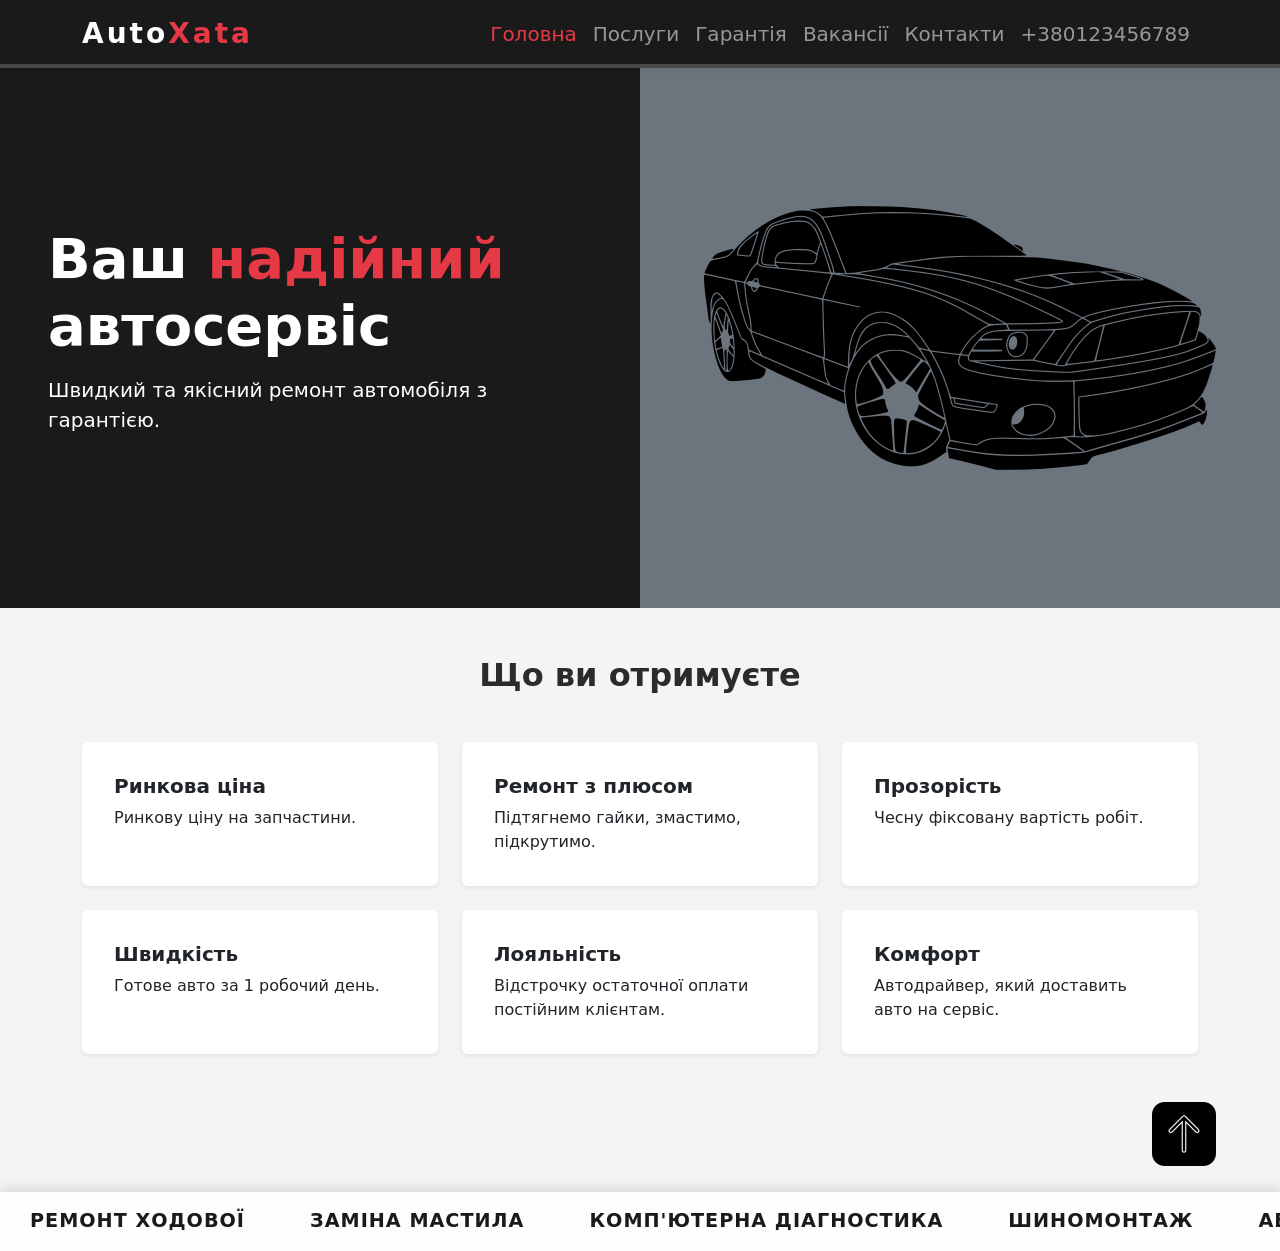
==== index.html @ 0102d76b "commit" ====
<!DOCTYPE html>
<html lang="uk">
<head>
    <meta charset="UTF-8">
    <meta name="viewport" content="width=device-width, initial-scale=1.0">
    <title>СТО - Головна</title>
    <link href="https://cdn.jsdelivr.net/npm/bootstrap@5.3.2/dist/css/bootstrap.min.css" rel="stylesheet">
    <link rel="stylesheet" href="css/style.css">
</head>
<body>

    <nav class="navbar navbar-expand-lg navbar-dark bg-dark sticky-top shadow-sm">
        <div class="container">
            <a class="navbar-brand fw-bold fs-3" href="#">Auto<span style="color: #e63946">Xata</span></a>
            
            <button class="navbar-toggler" type="button" data-bs-toggle="collapse" data-bs-target="#navbarNav">
                <span class="navbar-toggler-icon"></span>
            </button>
            
            <div class="collapse navbar-collapse" id="navbarNav">
                <ul class="navbar-nav ms-auto fs-5">
                    <li class="nav-item"><a class="nav-link active" href="#">Головна</a></li>
                    <li class="nav-item"><a class="nav-link" href="#">Послуги</a></li>
                    <li class="nav-item"><a class="nav-link" href="#">Гарантія</a></li>
                    <li class="nav-item"><a class="nav-link" href="#">Вакансії</a></li>
                    <li class="nav-item"><a class="nav-link" href="#">Контакти</a></li>
                    <li class="nav-item"><a class="nav-link">+380123456789</a></li>
                </ul>
            </div>
        </div>
        <div class="scroll-progress-container">
            <div class="scroll-progress-bar" id="myScrollbar"></div>
        </div>
        <!--ticker-->
        <nav class="navbar navbar-expand-lg navbar-dark bg-dark sticky-top shadow-sm"> 
    </nav>
    </nav>
    <section class="container-fluid p-0">
        <div class="row g-0"> <div class="col-md-6 hero-dark text-white d-flex align-items-center justify-content-center p-5" style="min-height: 60vh;">
                <div>
                    <h1 class="display-4 fw-bold">Ваш <span class="text-accent">надійний</span> автосервіс</h1>
                    <p class="lead mt-3">Швидкий та якісний ремонт автомобіля з гарантією.</p>
                </div>
            </div>
            
            <div class="col-md-6 bg-secondary d-flex align-items-center justify-content-center" style="min-height: 60vh;">
                <img src="assets/img/car-main.png" alt="car-logo">
            </div>
        </div>
    </section>

    <section class="container py-5">
        <h2 class="text-center mb-5 fw-bold">Що ви отримуєте</h2>
        
        <div class="row g-4">
            <div class="col-md-6 col-lg-4">
                <div class="card h-100 border-0 shadow-sm p-3">
                    <div class="card-body">
                        <h5 class="card-title fw-bold">Ринкова ціна</h5>
                        <p class="card-text">Ринкову ціну на запчастини.</p>
                    </div>
                </div>
            </div>
            
            <div class="col-md-6 col-lg-4">
                <div class="card h-100 border-0 shadow-sm p-3">
                    <div class="card-body">
                        <h5 class="card-title fw-bold">Ремонт з плюсом</h5>
                        <p class="card-text">Підтягнемо гайки, змастимо, підкрутимо.</p>
                    </div>
                </div>
            </div>

            <div class="col-md-6 col-lg-4">
                <div class="card h-100 border-0 shadow-sm p-3">
                    <div class="card-body">
                        <h5 class="card-title fw-bold">Прозорість</h5>
                        <p class="card-text">Чесну фіксовану вартість робіт.</p>
                    </div>
                </div>
            </div>

            <div class="col-md-6 col-lg-4">
                <div class="card h-100 border-0 shadow-sm p-3">
                    <div class="card-body">
                        <h5 class="card-title fw-bold">Швидкість</h5>
                        <p class="card-text">Готове авто за 1 робочий день.</p>
                    </div>
                </div>
            </div>

            <div class="col-md-6 col-lg-4">
                <div class="card h-100 border-0 shadow-sm p-3">
                    <div class="card-body">
                        <h5 class="card-title fw-bold">Лояльність</h5>
                        <p class="card-text">Відстрочку остаточної оплати постійним клієнтам.</p>
                    </div>
                </div>
            </div>

            <div class="col-md-6 col-lg-4">
                <div class="card h-100 border-0 shadow-sm p-3">
                    <div class="card-body">
                        <h5 class="card-title fw-bold">Комфорт</h5>
                        <p class="card-text">Автодрайвер, який доставить авто на сервіс.</p>
                    </div>
                </div>
            </div>
        </div>
    </section>

    <div class="clickUp">
        <a href="#top">
            <img src="assets/img/up-arrow_5344906.png" alt="up-arrow">
        </a> 
    </div>
    <div class="ticker-wrapper">
        <div class="ticker-track">
            <span class="ticker-item">Ремонт ходової</span>
            <span class="ticker-item">Заміна мастила</span>
            <span class="ticker-item">Комп'ютерна діагностика</span>
            <span class="ticker-item">Шиномонтаж</span>
            <span class="ticker-item">Автоелектрик</span>

            <span class="ticker-item">Ремонт ходової</span>
            <span class="ticker-item">Заміна мастила</span>
            <span class="ticker-item">Комп'ютерна діагностика</span>
            <span class="ticker-item">Шиномонтаж</span>
            <span class="ticker-item">Автоелектрик</span>
        </div>    
    </div>



    <script src="https://cdn.jsdelivr.net/npm/bootstrap@5.3.2/dist/js/bootstrap.bundle.min.js"></script>
    <script src="script/ticker.js"></script>
</body>
</html>
---- css/style.css ----
/* --- КОЛІРНА ПАЛІТРА --- */
:root {
    /* Змініть цей HEX код, якщо хочете інший акцент (наприклад #ff6600 для помаранчевого) */
    --accent-color: #e63946; 
    --dark-color: #1a1a1a;   /* Глибокий темний для фону */
    --text-dark: #2b2b2b;    /* М'якший чорний для тексту на світлому фоні */
    --light-bg: #f4f4f4;     /* Світло-сірий для фону секцій */
}

html {
    scroll-behavior: smooth;
}

body {
    color: var(--text-dark);
    background-color: var(--light-bg); /* Задаємо легкий сірий фон для всього сайту */
}

/* --- НАВІГАЦІЯ --- */
.navbar {
    background-color: var(--dark-color) !important; /* Перебиваємо стандартний темний колір Bootstrap */
    /*border-bottom: 3px solid var(--accent-color); /* Акцентна лінія під меню */
    position: sticky;
    top: 0;
}

.navbar-brand {
    color: #ffffff;
    letter-spacing: 3px; /* Трохи розширюємо логотип */
}

/* Ефект при наведенні на пункти меню */
.nav-link {
    transition: color 0.3s ease;
}

.nav-link:hover, .nav-link.active {
    color: var(--accent-color) !important;
}

/* --- ГОЛОВНИЙ ЕКРАН (HERO) --- */
.hero-dark {
    background-color: var(--dark-color);
}

.text-accent {
    color: var(--accent-color);
}

/* --- КАРТКИ ПЕРЕВАГ --- */
.service-card {
    background-color: #ffffff;
    border-radius: 8px;
    border-bottom: 4px solid transparent; /* Прихована лінія знизу */
    transition: all 0.3s ease;
}

/* Ефект підняття та появи кольорової лінії при наведенні мишкою */
.service-card:hover {
    transform: translateY(-8px);
    border-bottom: 4px solid var(--accent-color);
    box-shadow: 0 15px 30px rgba(0,0,0,0.1) !important;
}

.scroll-progress-container {
    width: 100%;
    height: 4px; 
    background: rgba(255, 255, 255, 0.2); /* Напівпрозорий фон, щоб бачити трек */
    position: absolute; 
    bottom: 0; /* Притискаємо до самого низу меню */
    left: 0;
    z-index: 1050; 
}

.scroll-progress-bar {
    height: 100%;
    background: #ff6600; /* Рижий колір */
    width: 0%; 
    border-radius: 0 2px 2px 0; 
}
/* --- clickUp --- */
.clickUp{
    float: right;
    margin-right: 5%;
    margin-bottom: 2%;
    transition: transform  0.3s ease-in-out; 
}
.clickUp:hover{
    transform: translateY(-15px);
}

/* --- БІЖУЧИЙ РЯДОК (TICKER) --- */
.ticker-wrapper {
    width: 100%;
    overflow: hidden;
    background-color: #fdfdfd; /* Той самий яскравий помаранчевий колір */
    padding: 15px 0;
    box-shadow: 1px -5px 10px rgba(0, 0, 0, 0.1); /* Легка тінь зверху */
}

.ticker-track {
    display: inline-block;
    white-space: nowrap;
    /* 15s - це швидкість. Збільште цифру, щоб зробити повільніше */
    animation: scroll-ticker 15s linear infinite; 
}

.ticker-track:hover {
    animation-play-state: paused; /* Стрічка зупиняється, коли наводиш мишку */
}

.ticker-item {
    font-size: 1.2rem;
    font-weight: 700;
    color: #1a1a1a; /* Темний текст на помаранчевому фоні */
    text-transform: uppercase;
    padding: 0 30px;
    letter-spacing: 1px;
}

/* Анімація: зсуваємо блок на 50% його ширини вліво */
@keyframes scroll-ticker {
    0% { transform: translateX(0); }
    100% { transform: translateX(-50%); }
}
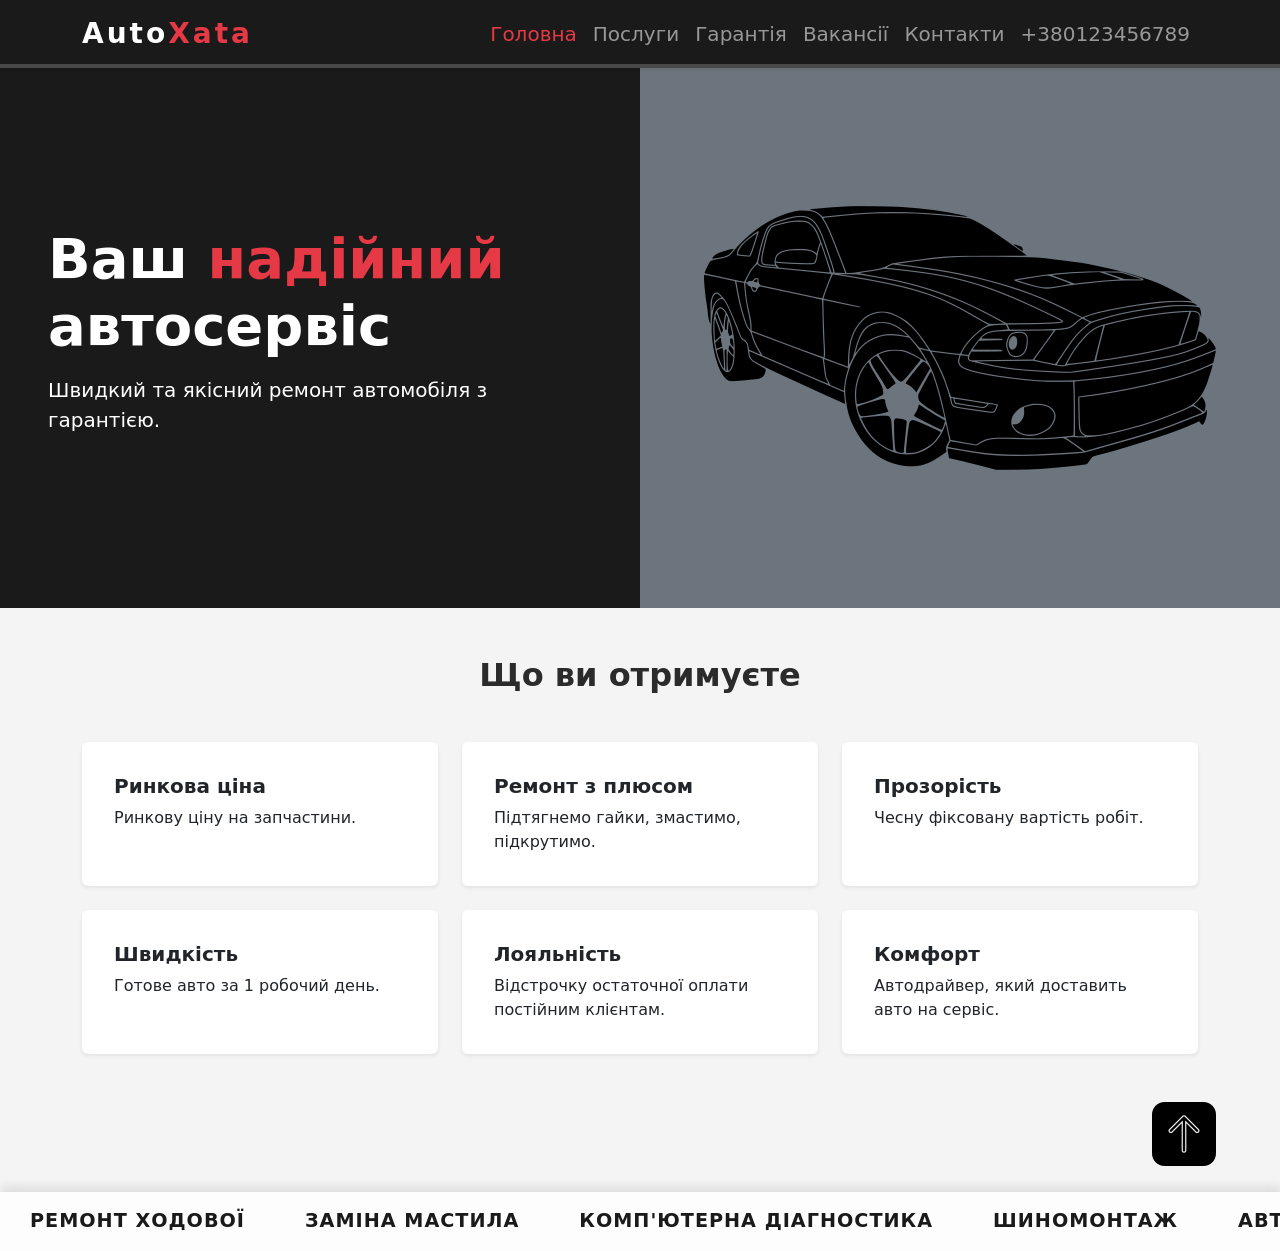
==== commit d93fac65: "commit" ====
--- a/index.html
+++ b/index.html
@@ -45,6 +45,10 @@
             
             <div class="col-md-6 bg-secondary d-flex align-items-center justify-content-center" style="min-height: 60vh;">
                 <img src="assets/img/car-main.png" alt="car-logo">
+                <div class="socialLinks">
+                    <i class="bi bi-instagram"></i>
+                    <i class="bi bi-telegram"></i>
+                </div>
             </div>
         </div>
     </section>
@@ -114,6 +118,7 @@
             <img src="assets/img/up-arrow_5344906.png" alt="up-arrow">
         </a> 
     </div>
+
     <div class="ticker-wrapper">
         <div class="ticker-track">
             <span class="ticker-item">Ремонт ходової</span>
--- a/css/style.css
+++ b/css/style.css
@@ -93,16 +93,15 @@
 .ticker-wrapper {
     width: 100%;
     overflow: hidden;
-    background-color: #fdfdfd; /* Той самий яскравий помаранчевий колір */
+    background-color: #fdfdfd;
     padding: 15px 0;
-    box-shadow: 1px -5px 10px rgba(0, 0, 0, 0.1); /* Легка тінь зверху */
+    box-shadow: 1px -5px 10px rgba(0, 0, 0, 0.1);
 }
 
 .ticker-track {
-    display: inline-block;
-    white-space: nowrap;
-    /* 15s - це швидкість. Збільште цифру, щоб зробити повільніше */
-    animation: scroll-ticker 15s linear infinite; 
+    display: flex;             
+    width: max-content;         
+    animation: scroll-ticker 15s linear infinite;
 }
 
 .ticker-track:hover {
@@ -110,9 +109,10 @@
 }
 
 .ticker-item {
+    flex: 0 0 auto;             /* запрещаем сжатие */
     font-size: 1.2rem;
     font-weight: 700;
-    color: #1a1a1a; /* Темний текст на помаранчевому фоні */
+    color: #1a1a1a;
     text-transform: uppercase;
     padding: 0 30px;
     letter-spacing: 1px;
@@ -120,7 +120,8 @@
 
 /* Анімація: зсуваємо блок на 50% його ширини вліво */
 @keyframes scroll-ticker {
-    0% { transform: translateX(0); }
-    100% { transform: translateX(-50%); }
+    from { transform: translateX(100); }
+    to   { transform: translateX(-30%); }
 }
 
+/*social Links*/
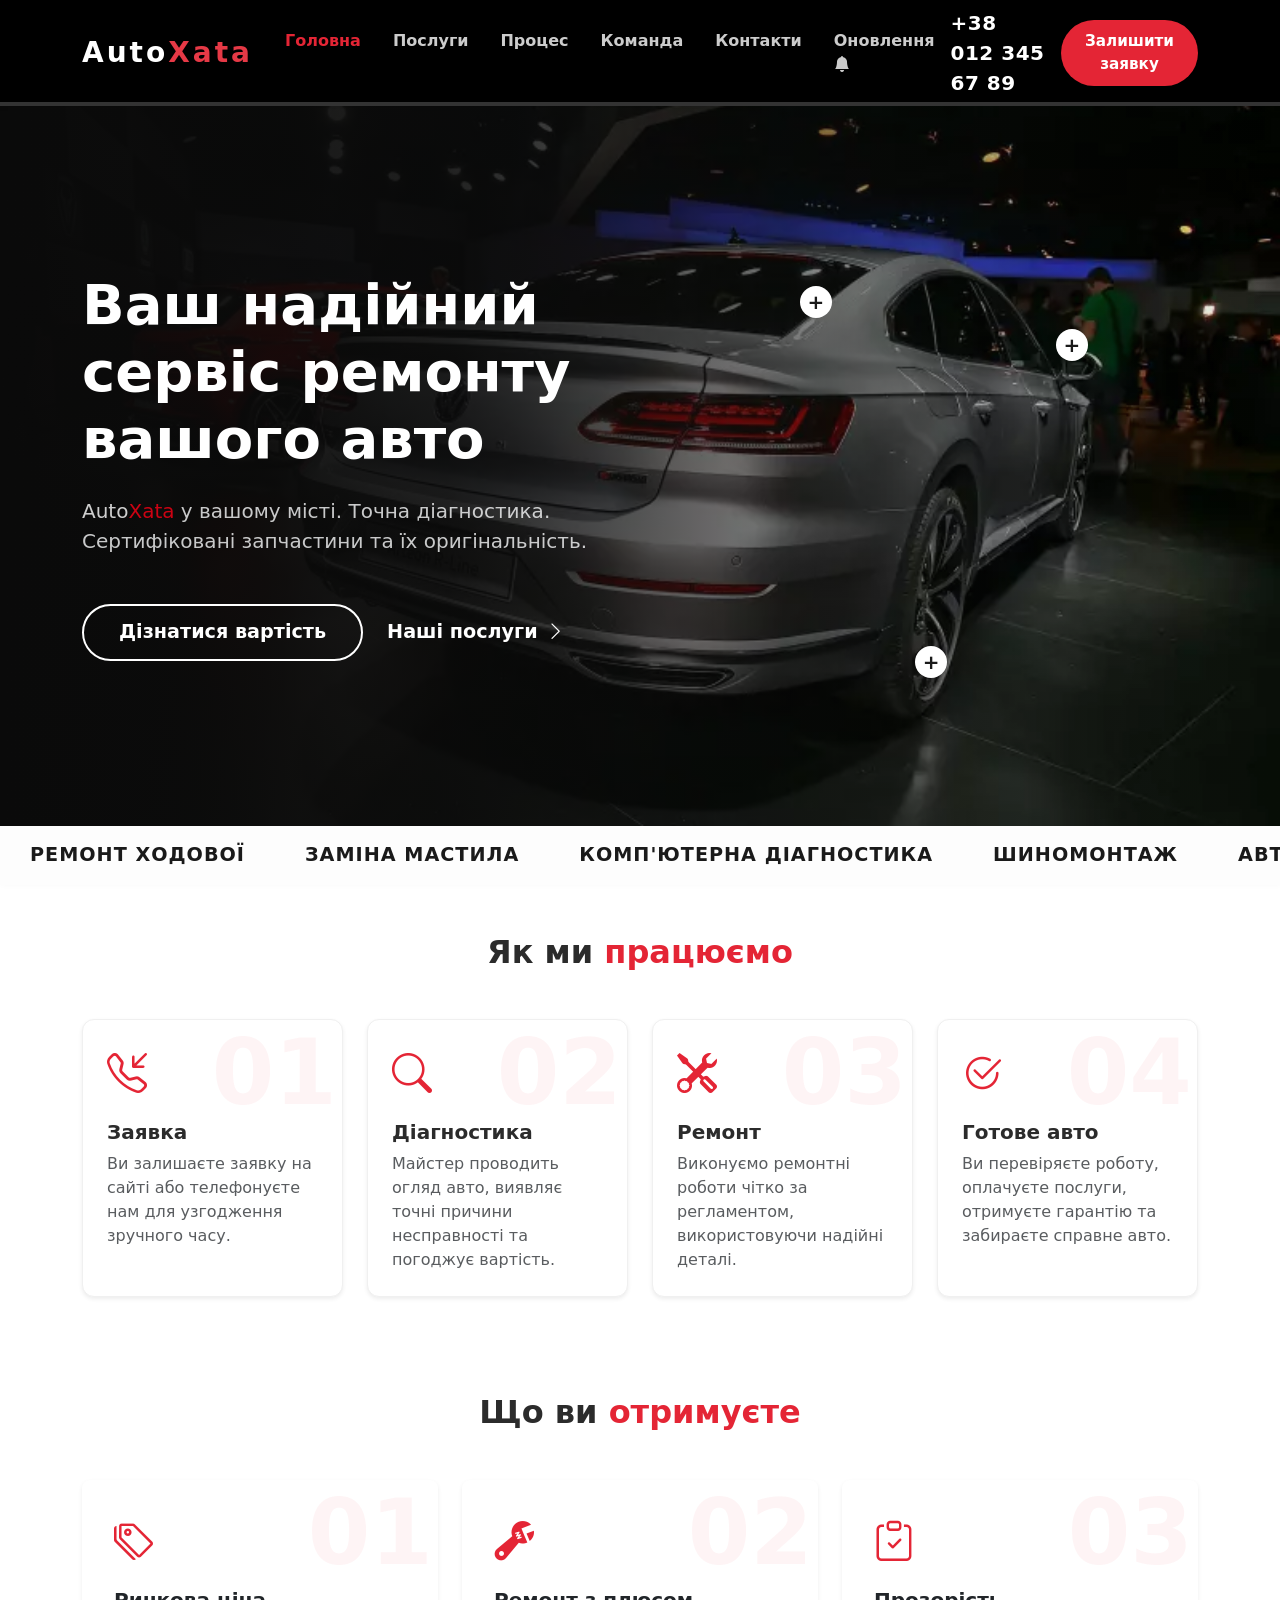
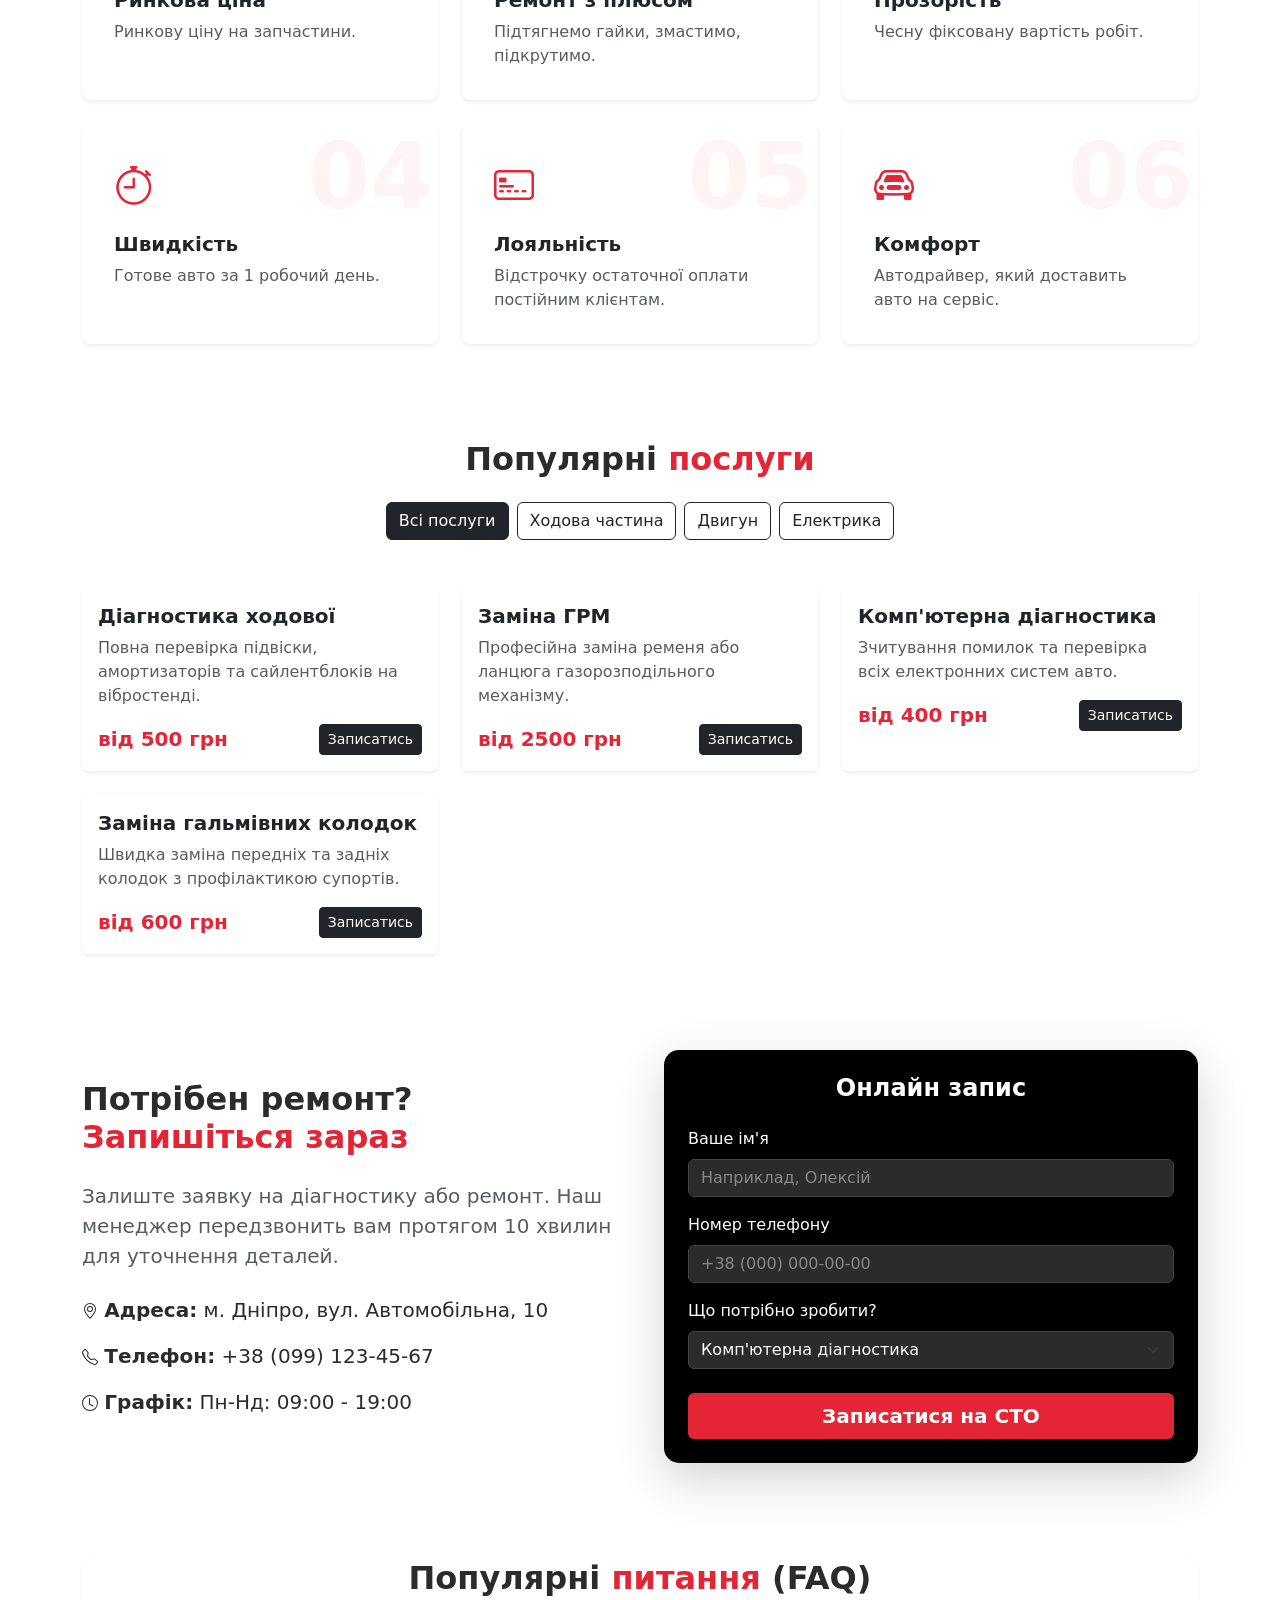
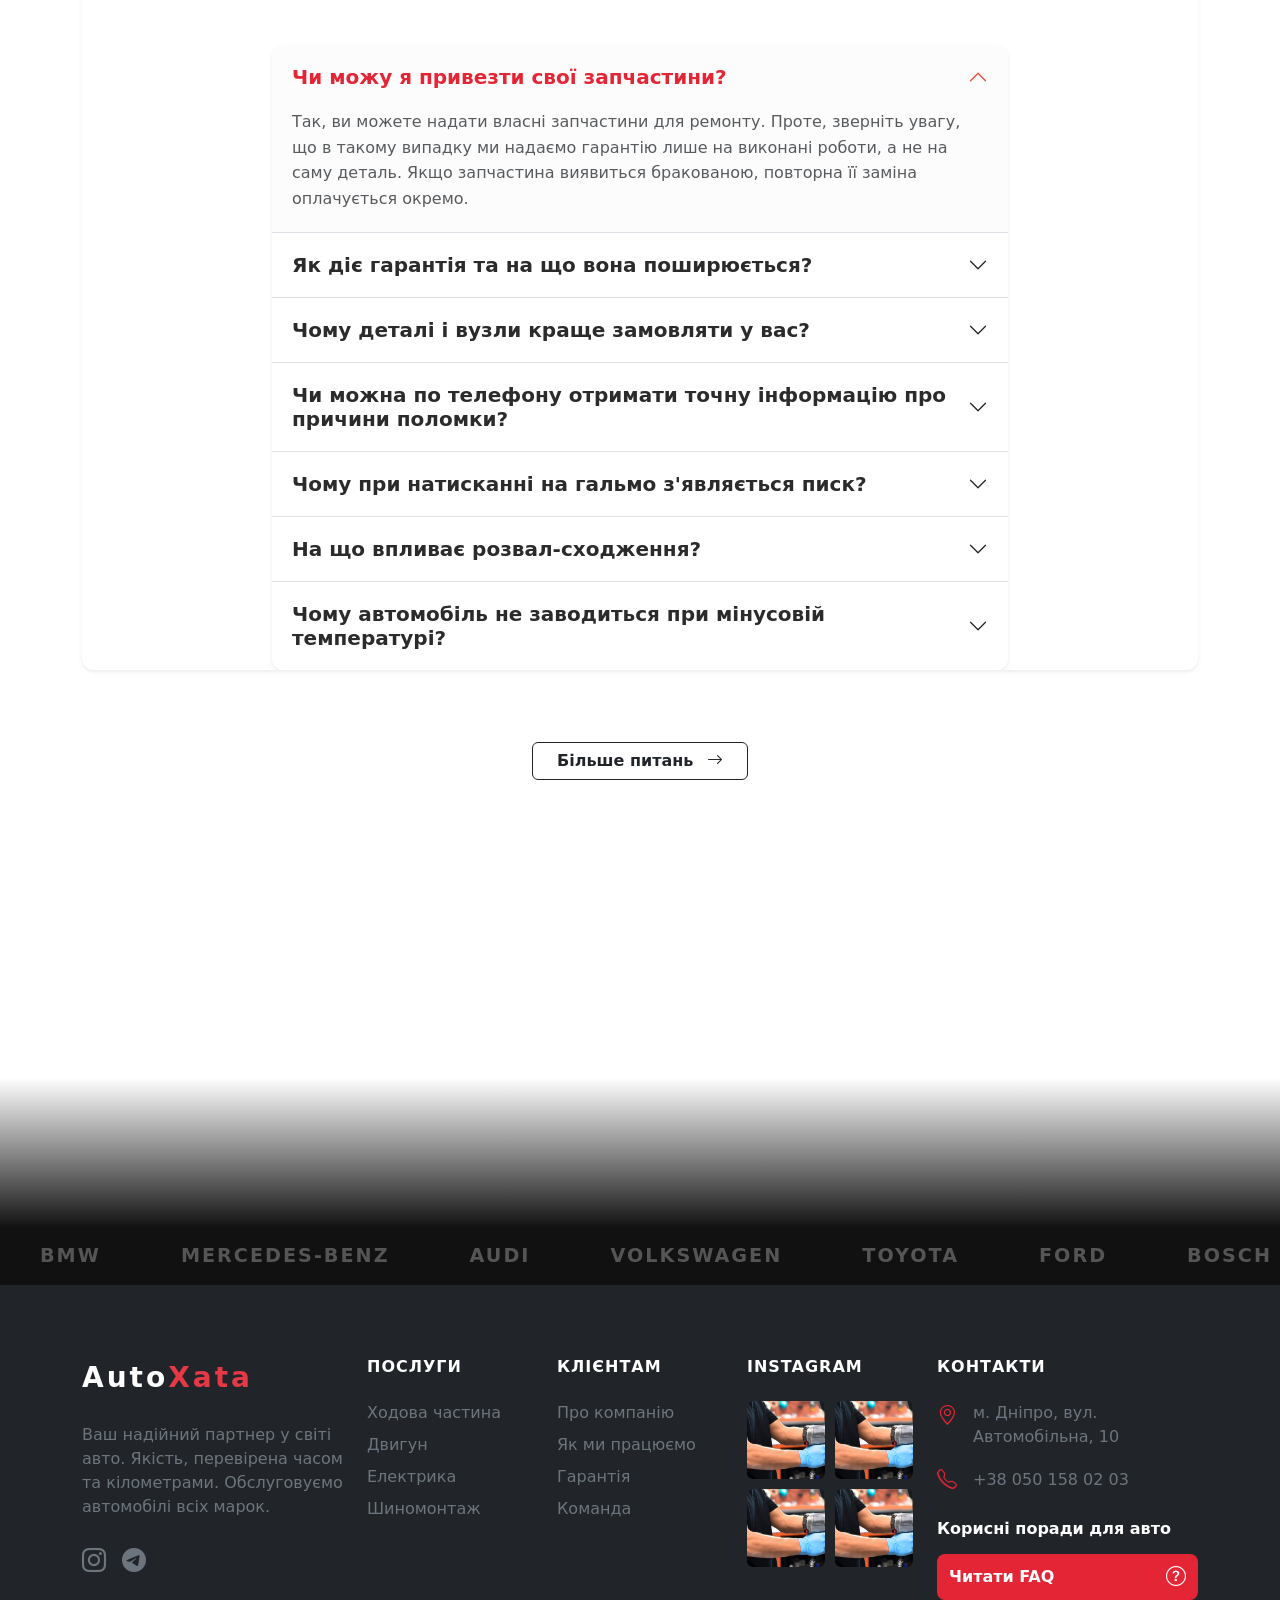
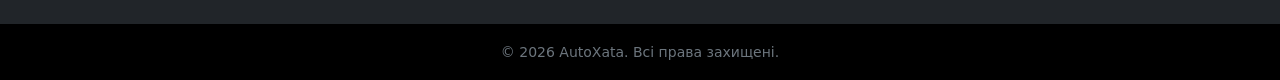
==== commit 6fba6a7f: "Initial commit: AutoXata" ====
--- a/index.html
+++ b/index.html
@@ -3,123 +3,92 @@
 <head>
     <meta charset="UTF-8">
     <meta name="viewport" content="width=device-width, initial-scale=1.0">
-    <title>СТО - Головна</title>
-    <link href="https://cdn.jsdelivr.net/npm/bootstrap@5.3.2/dist/css/bootstrap.min.css" rel="stylesheet">
+    <title>AutoXata</title>
+    <link rel="stylesheet" href="https://cdn.jsdelivr.net/npm/bootstrap-icons@1.11.3/font/bootstrap-icons.min.css">
+    <link href="https://cdn.jsdelivr.net/npm/bootstrap@5.3.8/dist/css/bootstrap.min.css" rel="stylesheet" integrity="sha384-sRIl4kxILFvY47J16cr9ZwB07vP4J8+LH7qKQnuqkuIAvNWLzeN8tE5YBujZqJLB" crossorigin="anonymous">
     <link rel="stylesheet" href="css/style.css">
+    <link rel="alternate" type="application/rss+xml" title="RSS Feed" href="rss.xml">
 </head>
-<body>
-
-    <nav class="navbar navbar-expand-lg navbar-dark bg-dark sticky-top shadow-sm">
+<body id="main">
+
+    <nav class="navbar navbar-expand-lg navbar-dark bg-dark sticky-top shadow-sm" style="position: relative;">
         <div class="container">
-            <a class="navbar-brand fw-bold fs-3" href="#">Auto<span style="color: #e63946">Xata</span></a>
+            <a class="navbar-brand fw-bold fs-3" href="#main">Auto<span style="color: #e63946">Xata</span></a>
             
             <button class="navbar-toggler" type="button" data-bs-toggle="collapse" data-bs-target="#navbarNav">
                 <span class="navbar-toggler-icon"></span>
             </button>
             
             <div class="collapse navbar-collapse" id="navbarNav">
-                <ul class="navbar-nav ms-auto fs-5">
-                    <li class="nav-item"><a class="nav-link active" href="#">Головна</a></li>
-                    <li class="nav-item"><a class="nav-link" href="#">Послуги</a></li>
-                    <li class="nav-item"><a class="nav-link" href="#">Гарантія</a></li>
-                    <li class="nav-item"><a class="nav-link" href="#">Вакансії</a></li>
-                    <li class="nav-item"><a class="nav-link" href="#">Контакти</a></li>
-                    <li class="nav-item"><a class="nav-link">+380123456789</a></li>
+                
+                <ul class="navbar-nav mx-auto fs-6 fw-semibold">
+                    <li class="nav-item"><a class="nav-link active px-3" href="#main">Головна</a></li>
+                    <li class="nav-item"><a class="nav-link px-3" href="#services">Послуги</a></li>
+                    <li class="nav-item"><a class="nav-link px-3" href="#process">Процес</a></li>
+                    <li class="nav-item"><a class="nav-link px-3" href="#">Команда</a></li>
+                    <li class="nav-item"><a class="nav-link px-3" href="#contacts">Контакти</a></li>
+                    <li class="nav-item">
+                        <a class="nav-link px-3" href="rss.xml">
+                            Оновлення <i class="bi bi-bell-fill"></i> 
+                        </a>
+                     </li>
                 </ul>
-            </div>
-        </div>
+                
+                <div class="d-flex flex-column flex-lg-row align-items-lg-center gap-3 mt-3 mt-lg-0">
+                    <a href="tel:+380123456789" class="text-white text-decoration-none fw-bold fs-5 nav-phone">
+                        +38 012 345 67 89
+                    </a>
+                    
+                    <a href="#contacts" class="btn btn-accent rounded-pill fw-bold px-4 nav-btn" style="color: #ffffff;">
+                        Залишити заявку
+                    </a>
+                </div>
+
+            </div>
+        </div>
+
         <div class="scroll-progress-container">
             <div class="scroll-progress-bar" id="myScrollbar"></div>
         </div>
-        <!--ticker-->
-        <nav class="navbar navbar-expand-lg navbar-dark bg-dark sticky-top shadow-sm"> 
     </nav>
-    </nav>
-    <section class="container-fluid p-0">
-        <div class="row g-0"> <div class="col-md-6 hero-dark text-white d-flex align-items-center justify-content-center p-5" style="min-height: 60vh;">
-                <div>
-                    <h1 class="display-4 fw-bold">Ваш <span class="text-accent">надійний</span> автосервіс</h1>
-                    <p class="lead mt-3">Швидкий та якісний ремонт автомобіля з гарантією.</p>
-                </div>
-            </div>
-            
-            <div class="col-md-6 bg-secondary d-flex align-items-center justify-content-center" style="min-height: 60vh;">
-                <img src="assets/img/car-main.png" alt="car-logo">
-                <div class="socialLinks">
-                    <i class="bi bi-instagram"></i>
-                    <i class="bi bi-telegram"></i>
-                </div>
-            </div>
+
+    <section class="hero-seamless d-flex align-items-center">
+        <div class="container relative-z-index">
+            <div class="row">
+                <div class="col-lg-6 col-md-8 text-white">
+                    <h1 class="display-4 fw-bold mb-4">Ваш надійний сервіс ремонту вашого авто</h1>
+                    <p class="fs-5 mb-5 text-light" style="opacity: 0.8;">
+                        <span style="color: #ffffff;">Auto</span><span style="color: #fc0015;">Xata</span> 
+                        у вашому місті. Точна діагностика.
+                        <br>Сертифіковані запчастини та їх оригінальність.
+                    </p>
+                    
+                    <div class="d-flex flex-wrap gap-4 align-items-center mt-4">
+                        <a href="#contacts" class="hero-btn fw-bold text-decoration-none">Дізнатися вартість</a>
+                        <a href="#services" class="hero-link text-decoration-none fw-bold d-flex align-items-center">
+                            Наші послуги <i class="bi bi-chevron-right ms-2"></i>
+                        </a>
+                    </div>
+                </div>
+            </div>
+        </div>
+        <div class="hotspot" style="top: 25%; right: 35%;">
+            <div class="hotspot-btn">+</div>
+            <div class="hotspot-tooltip">Додаткове обладнання</div>
+        </div>
+
+        <div class="hotspot" style="top: 31%; right: 15%;">
+            <div class="hotspot-btn">+</div>
+            <div class="hotspot-tooltip">Кузовний ремонт</div>
+        </div>
+
+        <div class="hotspot" style="top: 75%; right: 26%;">
+            <div class="hotspot-btn">+</div>
+            <div class="hotspot-tooltip">Шиномонтаж та диски</div>
         </div>
     </section>
 
-    <section class="container py-5">
-        <h2 class="text-center mb-5 fw-bold">Що ви отримуєте</h2>
-        
-        <div class="row g-4">
-            <div class="col-md-6 col-lg-4">
-                <div class="card h-100 border-0 shadow-sm p-3">
-                    <div class="card-body">
-                        <h5 class="card-title fw-bold">Ринкова ціна</h5>
-                        <p class="card-text">Ринкову ціну на запчастини.</p>
-                    </div>
-                </div>
-            </div>
-            
-            <div class="col-md-6 col-lg-4">
-                <div class="card h-100 border-0 shadow-sm p-3">
-                    <div class="card-body">
-                        <h5 class="card-title fw-bold">Ремонт з плюсом</h5>
-                        <p class="card-text">Підтягнемо гайки, змастимо, підкрутимо.</p>
-                    </div>
-                </div>
-            </div>
-
-            <div class="col-md-6 col-lg-4">
-                <div class="card h-100 border-0 shadow-sm p-3">
-                    <div class="card-body">
-                        <h5 class="card-title fw-bold">Прозорість</h5>
-                        <p class="card-text">Чесну фіксовану вартість робіт.</p>
-                    </div>
-                </div>
-            </div>
-
-            <div class="col-md-6 col-lg-4">
-                <div class="card h-100 border-0 shadow-sm p-3">
-                    <div class="card-body">
-                        <h5 class="card-title fw-bold">Швидкість</h5>
-                        <p class="card-text">Готове авто за 1 робочий день.</p>
-                    </div>
-                </div>
-            </div>
-
-            <div class="col-md-6 col-lg-4">
-                <div class="card h-100 border-0 shadow-sm p-3">
-                    <div class="card-body">
-                        <h5 class="card-title fw-bold">Лояльність</h5>
-                        <p class="card-text">Відстрочку остаточної оплати постійним клієнтам.</p>
-                    </div>
-                </div>
-            </div>
-
-            <div class="col-md-6 col-lg-4">
-                <div class="card h-100 border-0 shadow-sm p-3">
-                    <div class="card-body">
-                        <h5 class="card-title fw-bold">Комфорт</h5>
-                        <p class="card-text">Автодрайвер, який доставить авто на сервіс.</p>
-                    </div>
-                </div>
-            </div>
-        </div>
-    </section>
-
-    <div class="clickUp">
-        <a href="#top">
-            <img src="assets/img/up-arrow_5344906.png" alt="up-arrow">
-        </a> 
-    </div>
-
-    <div class="ticker-wrapper">
+    <div class="ticker-wrapper mt-0">
         <div class="ticker-track">
             <span class="ticker-item">Ремонт ходової</span>
             <span class="ticker-item">Заміна мастила</span>
@@ -134,10 +103,565 @@
             <span class="ticker-item">Автоелектрик</span>
         </div>    
     </div>
-
-
-
+        <!--how we're working?-->
+    <section class="container py-5" id="process">
+        <h2 class="text-center mb-5 fw-bold">Як ми <span class="text-accent">працюємо</span></h2>
+        
+        <div class="row g-4">
+            <div class="col-md-6 col-lg-3">
+                <div class="process-card h-100 p-4 position-relative overflow-hidden bg-white shadow-sm">
+                    <div class="step-number">01</div>
+                    <div class="icon-box mb-3 text-accent fs-1">
+                        <i class="bi bi-telephone-inbound"></i>
+                    </div>
+                    <h5 class="fw-bold">Заявка</h5>
+                    <p class="text-muted mb-0 fs-6">Ви залишаєте заявку на сайті або телефонуєте нам для узгодження зручного часу.</p>
+                </div>
+            </div>
+
+            <div class="col-md-6 col-lg-3">
+                <div class="process-card h-100 p-4 position-relative overflow-hidden bg-white shadow-sm">
+                    <div class="step-number">02</div>
+                    <div class="icon-box mb-3 text-accent fs-1">
+                        <i class="bi bi-search"></i>
+                    </div>
+                    <h5 class="fw-bold">Діагностика</h5>
+                    <p class="text-muted mb-0 fs-6">Майстер проводить огляд авто, виявляє точні причини несправності та погоджує вартість.</p>
+                </div>
+            </div>
+
+            <div class="col-md-6 col-lg-3">
+                <div class="process-card h-100 p-4 position-relative overflow-hidden bg-white shadow-sm">
+                    <div class="step-number">03</div>
+                    <div class="icon-box mb-3 text-accent fs-1">
+                        <i class="bi bi-tools"></i>
+                    </div>
+                    <h5 class="fw-bold">Ремонт</h5>
+                    <p class="text-muted mb-0 fs-6">Виконуємо ремонтні роботи чітко за регламентом, використовуючи надійні деталі.</p>
+                </div>
+            </div>
+
+            <div class="col-md-6 col-lg-3">
+                <div class="process-card h-100 p-4 position-relative overflow-hidden bg-white shadow-sm">
+                    <div class="step-number">04</div>
+                    <div class="icon-box mb-3 text-accent fs-1">
+                        <i class="bi bi-check2-circle"></i>
+                    </div>
+                    <h5 class="fw-bold">Готове авто</h5>
+                    <p class="text-muted mb-0 fs-6">Ви перевіряєте роботу, оплачуєте послуги, отримуєте гарантію та забираєте справне авто.</p>
+                </div>
+            </div>
+        </div>
+    </section>
+    <!--What's can you have?-->
+    <section class="container py-5">
+        <h2 class="text-center mb-5 fw-bold">Що ви <span class="text-accent">отримуєте</span></h2>
+        
+        <div class="row g-4">
+            <div class="col-md-6 col-lg-4">
+                <div class="service-card card h-100 border-0 shadow-sm p-3 text-center text-md-start position-relative overflow-hidden">
+                    <div class="step-number">01</div>
+                    <div class="card-body" style="position: relative; z-index: 1;">
+                        <div class="mb-3 text-accent fs-1">
+                            <i class="bi bi-tags"></i>
+                        </div>
+                        <h5 class="card-title fw-bold">Ринкова ціна</h5>
+                        <p class="card-text text-muted">Ринкову ціну на запчастини.</p>
+                    </div>
+                </div>
+            </div>
+            
+            <div class="col-md-6 col-lg-4">
+                <div class="service-card card h-100 border-0 shadow-sm p-3 text-center text-md-start position-relative overflow-hidden">
+                    <div class="step-number">02</div>
+                    <div class="card-body" style="position: relative; z-index: 1;">
+                        <div class="mb-3 text-accent fs-1">
+                            <i class="bi bi-wrench-adjustable"></i>
+                        </div>
+                        <h5 class="card-title fw-bold">Ремонт з плюсом</h5>
+                        <p class="card-text text-muted">Підтягнемо гайки, змастимо, підкрутимо.</p>
+                    </div>
+                </div>
+            </div>
+
+            <div class="col-md-6 col-lg-4">
+                <div class="service-card card h-100 border-0 shadow-sm p-3 text-center text-md-start position-relative overflow-hidden">
+                    <div class="step-number">03</div>
+                    <div class="card-body" style="position: relative; z-index: 1;">
+                        <div class="mb-3 text-accent fs-1">
+                            <i class="bi bi-clipboard-check"></i>
+                        </div>
+                        <h5 class="card-title fw-bold">Прозорість</h5>
+                        <p class="card-text text-muted">Чесну фіксовану вартість робіт.</p>
+                    </div>
+                </div>
+            </div>
+
+            <div class="col-md-6 col-lg-4">
+                <div class="service-card card h-100 border-0 shadow-sm p-3 text-center text-md-start position-relative overflow-hidden">
+                    <div class="step-number">04</div>
+                    <div class="card-body" style="position: relative; z-index: 1;">
+                        <div class="mb-3 text-accent fs-1">
+                            <i class="bi bi-stopwatch"></i>
+                        </div>
+                        <h5 class="card-title fw-bold">Швидкість</h5>
+                        <p class="card-text text-muted">Готове авто за 1 робочий день.</p>
+                    </div>
+                </div>
+            </div>
+
+            <div class="col-md-6 col-lg-4">
+                <div class="service-card card h-100 border-0 shadow-sm p-3 text-center text-md-start position-relative overflow-hidden">
+                    <div class="step-number">05</div>
+                    <div class="card-body" style="position: relative; z-index: 1;">
+                        <div class="mb-3 text-accent fs-1">
+                            <i class="bi bi-credit-card-2-front"></i>
+                        </div>
+                        <h5 class="card-title fw-bold">Лояльність</h5>
+                        <p class="card-text text-muted">Відстрочку остаточної оплати постійним клієнтам.</p>
+                    </div>
+                </div>
+            </div>
+
+            <div class="col-md-6 col-lg-4">
+                <div class="service-card card h-100 border-0 shadow-sm p-3 text-center text-md-start position-relative overflow-hidden">
+                    <div class="step-number">06</div>
+                    <div class="card-body" style="position: relative; z-index: 1;">
+                        <div class="mb-3 text-accent fs-1">
+                            <i class="bi bi-car-front"></i>
+                        </div>
+                        <h5 class="card-title fw-bold">Комфорт</h5>
+                        <p class="card-text text-muted">Автодрайвер, який доставить авто на сервіс.</p>
+                    </div>
+                </div>
+            </div>
+        </div>
+    </section>
+
+    <!--Popular services-->
+    <section class="container py-5" id="services">
+        <h2 class="text-center mb-4 fw-bold">Популярні <span class="text-accent">послуги</span></h2>
+        
+        <div class="d-flex justify-content-center flex-wrap mb-5 gap-2" id="service-filters">
+            <button class="btn btn-outline-dark active" data-filter="all">Всі послуги</button>
+            <button class="btn btn-outline-dark" data-filter="chassis">Ходова частина</button>
+            <button class="btn btn-outline-dark" data-filter="engine">Двигун</button>
+            <button class="btn btn-outline-dark" data-filter="electro">Електрика</button>
+        </div>
+
+        <div class="row g-4" id="services-grid">
+            
+            <div class="col-md-6 col-lg-4 service-item" data-category="chassis">
+                <div class="card h-100 shadow-sm border-0">
+                    <div class="card-body">
+                        <h5 class="card-title fw-bold">Діагностика ходової</h5>
+                        <p class="card-text text-muted">Повна перевірка підвіски, амортизаторів та сайлентблоків на вібростенді.</p>
+                        <div class="d-flex justify-content-between align-items-center mt-3">
+                            <span class="fs-5 fw-bold text-accent">від 500 грн</span>
+                            <a href="#contacts" class="btn btn-sm btn-dark">Записатись</a>
+                        </div>
+                    </div>
+                </div>
+            </div>
+
+            <div class="col-md-6 col-lg-4 service-item" data-category="engine">
+                <div class="card h-100 shadow-sm border-0">
+                    <div class="card-body">
+                        <h5 class="card-title fw-bold">Заміна ГРМ</h5>
+                        <p class="card-text text-muted">Професійна заміна ременя або ланцюга газорозподільного механізму.</p>
+                        <div class="d-flex justify-content-between align-items-center mt-3">
+                            <span class="fs-5 fw-bold text-accent">від 2500 грн</span>
+                            <a href="#contacts" class="btn btn-sm btn-dark">Записатись</a>
+                        </div>
+                    </div>
+                </div>
+            </div>
+
+            <div class="col-md-6 col-lg-4 service-item" data-category="electro">
+                <div class="card h-100 shadow-sm border-0">
+                    <div class="card-body">
+                        <h5 class="card-title fw-bold">Комп'ютерна діагностика</h5>
+                        <p class="card-text text-muted">Зчитування помилок та перевірка всіх електронних систем авто.</p>
+                        <div class="d-flex justify-content-between align-items-center mt-3">
+                            <span class="fs-5 fw-bold text-accent">від 400 грн</span>
+                            <a href="#contacts" class="btn btn-sm btn-dark">Записатись</a>
+                        </div>
+                    </div>
+                </div>
+            </div>
+
+            <div class="col-md-6 col-lg-4 service-item" data-category="chassis">
+                <div class="card h-100 shadow-sm border-0">
+                    <div class="card-body">
+                        <h5 class="card-title fw-bold">Заміна гальмівних колодок</h5>
+                        <p class="card-text text-muted">Швидка заміна передніх та задніх колодок з профілактикою супортів.</p>
+                        <div class="d-flex justify-content-between align-items-center mt-3">
+                            <span class="fs-5 fw-bold text-accent">від 600 грн</span>
+                            <a href="#contacts" class="btn btn-sm btn-dark">Записатись</a>
+                        </div>
+                    </div>
+                </div>
+            </div>
+
+        </div>
+    </section>
+    <!--contact info-->
+    <section class="container py-5" id="contacts">
+        <div class="row g-5 align-items-center">          
+            <div class="col-md-6">
+                <h2 class="fw-bold mb-4">Потрібен ремонт? <span class="text-accent">Запишіться зараз</span></h2>
+                <p class="text-muted mb-4 fs-5">Залиште заявку на діагностику або ремонт. Наш менеджер передзвонить вам протягом 10 хвилин для уточнення деталей.</p>
+                
+                <ul class="list-unstyled fs-5">
+                    <li class="mb-3">
+                        <svg xmlns="http://www.w3.org/2000/svg" width="16" height="16" fill="currentColor" class="bi bi-geo-alt" viewBox="0 0 16 16"><path d="M12.166 8.94c-.524 1.062-1.234 2.12-1.96 3.07A32 32 0 0 1 8 14.58a32 32 0 0 1-2.206-2.57c-.726-.95-1.436-2.008-1.96-3.07C3.304 7.867 3 6.862 3 6a5 5 0 0 1 10 0c0 .862-.305 1.867-.834 2.94M8 16s6-5.686 6-10A6 6 0 0 0 2 6c0 4.314 6 10 6 10"/><path d="M8 8a2 2 0 1 1 0-4 2 2 0 0 1 0 4m0 1a3 3 0 1 0 0-6 3 3 0 0 0 0 6"/></svg>
+                        <strong>Адреса:</strong> м. Дніпро, вул. Автомобільна, 10</li>
+                    <li class="mb-3">
+                        <svg xmlns="http://www.w3.org/2000/svg" width="16" height="16" fill="currentColor" class="bi bi-telephone" viewBox="0 0 16 16"><path d="M3.654 1.328a.678.678 0 0 0-1.015-.063L1.605 2.3c-.483.484-.661 1.169-.45 1.77a17.6 17.6 0 0 0 4.168 6.608 17.6 17.6 0 0 0 6.608 4.168c.601.211 1.286.033 1.77-.45l1.034-1.034a.678.678 0 0 0-.063-1.015l-2.307-1.794a.68.68 0 0 0-.58-.122l-2.19.547a1.75 1.75 0 0 1-1.657-.459L5.482 8.062a1.75 1.75 0 0 1-.46-1.657l.548-2.19a.68.68 0 0 0-.122-.58zM1.884.511a1.745 1.745 0 0 1 2.612.163L6.29 2.98c.329.423.445.974.315 1.494l-.547 2.19a.68.68 0 0 0 .178.643l2.457 2.457a.68.68 0 0 0 .644.178l2.189-.547a1.75 1.75 0 0 1 1.494.315l2.306 1.794c.829.645.905 1.87.163 2.611l-1.034 1.034c-.74.74-1.846 1.065-2.877.702a18.6 18.6 0 0 1-7.01-4.42 18.6 18.6 0 0 1-4.42-7.009c-.362-1.03-.037-2.137.703-2.877z"/></svg> 
+                        <strong>Телефон:</strong> +38 (099) 123-45-67</li>
+                    <li class="mb-3"> 
+                        <svg xmlns="http://www.w3.org/2000/svg" width="16" height="16" fill="currentColor" class="bi bi-clock" viewBox="0 0 16 16"><path d="M8 3.5a.5.5 0 0 0-1 0V9a.5.5 0 0 0 .252.434l3.5 2a.5.5 0 0 0 .496-.868L8 8.71z"/><path d="M8 16A8 8 0 1 0 8 0a8 8 0 0 0 0 16m7-8A7 7 0 1 1 1 8a7 7 0 0 1 14 0"/></svg>
+                        <strong>Графік:</strong> Пн-Нд: 09:00 - 19:00</li>
+                </ul>
+            </div>    
+            <div class="col-md-6">
+                <div class="card border-0 shadow-lg p-4 hero-dark text-white" style="border-radius: 15px;">
+                    <h4 class="mb-4 text-center fw-bold">Онлайн запис</h4>
+                    
+                <form id="booking-form">
+                    <div class="mb-3">
+                        <label for="userName" class="form-label">Ваше ім'я</label>
+                        <input type="text" class="form-control" id="userName" placeholder="Наприклад, Олексій" required>
+                    </div>
+
+                    <div class="mb-3">
+                        <label for="userPhone" class="form-label">Номер телефону</label>
+                        <input type="tel" class="form-control" id="userPhone" placeholder="+38 (000) 000-00-00" required>
+                    </div>
+
+                    <div class="mb-4">
+                        <label for="userService" class="form-label">Що потрібно зробити?</label>
+                        <select class="form-select" id="userService">
+                            <option value="Діагностика">Комп'ютерна діагностика</option>
+                            <option value="Ходова">Ремонт ходової</option>
+                            <option value="ТО">Планове ТО (мастило, фільтри)</option>
+                            <option value="Інше">Інша проблема / Не знаю</option>
+                        </select>
+                    </div>                      
+                    <button type="submit" class="btn btn-accent w-100 fw-bold py-2 fs-5">Записатися на СТО</button>
+                
+                    <div id="success-alert" class="alert alert-success mt-3 text-center d-none" role="alert">
+                        </div>
+                </form>
+                </div>
+            </div>
+        </div>
+        <!--send +tel to manager-->
+        <script>
+            let bookingForm = document.getElementById('booking-form');let successAlert = document.getElementById('success-alert');
+            bookingForm.onsubmit = function(event) {event.preventDefault();
+                let name = document.getElementById('userName').value;
+                successAlert.innerHTML = "<strong>Дякуємо, " + name + "!</strong><br>Ваша заявка прийнята. Наш менеджер скоро зателефонує.";
+                successAlert.classList.remove('d-none');bookingForm.reset();setTimeout(function() {
+                    successAlert.classList.add('d-none');
+                }, 60000);
+            };
+        </script>
+    </section>
+
+    <!--Guide-->
+    <section class="container py-5" id="guide">
+    <div class="accordion shadow-sm" id="faqAccordion" style="border-radius: 12px; overflow: hidden;">
+        <div id="faq-page-1">
+            <h2 class="text-center mb-5 fw-bold">Популярні <span class="text-accent">питання</span> (FAQ)</h2>      
+            <div class="row justify-content-center">
+                <div class="col-lg-8">
+                    <div class="accordion shadow-sm" id="faqAccordion" style="border-radius: 12px; overflow: hidden;">
+                        
+                        <div class="accordion-item border-0 border-bottom">
+                            <h2 class="accordion-header" id="headingOne">
+                                <button class="accordion-button fw-bold fs-5" type="button" data-bs-toggle="collapse" data-bs-target="#collapseOne" aria-expanded="true" aria-controls="collapseOne">
+                                    Чи можу я привезти свої запчастини?
+                                </button>
+                            </h2>
+                            <div id="collapseOne" class="accordion-collapse collapse show" aria-labelledby="headingOne" data-bs-parent="#faqAccordion">
+                                <div class="accordion-body text-muted">
+                                    Так, ви можете надати власні запчастини для ремонту. Проте, зверніть увагу, що в такому випадку ми надаємо гарантію лише на виконані роботи, а не на саму деталь. Якщо запчастина виявиться бракованою, повторна її заміна оплачується окремо.
+                                </div>
+                            </div>
+                        </div>
+
+                        <div class="accordion-item border-0 border-bottom">
+                            <h2 class="accordion-header" id="headingTwo">
+                                <button class="accordion-button collapsed fw-bold fs-5" type="button" data-bs-toggle="collapse" data-bs-target="#collapseTwo" aria-expanded="false" aria-controls="collapseTwo">
+                                    Як діє гарантія та на що вона поширюється?
+                                </button>
+                            </h2>
+                            <div id="collapseTwo" class="accordion-collapse collapse" aria-labelledby="headingTwo" data-bs-parent="#faqAccordion">
+                                <div class="accordion-body text-muted">
+                                    Ми надаємо офіційну гарантію як на придбані у нас запчастини, так і на виконані роботи (термін залежить від типу деталей). У разі виникнення гарантійного випадку усунення несправностей виконується за наш рахунок і поза чергою.
+                                </div>
+                            </div>
+                        </div>
+
+                        <div class="accordion-item border-0 border-bottom">
+                            <h2 class="accordion-header" id="headingThree">
+                                <button class="accordion-button collapsed fw-bold fs-5" type="button" data-bs-toggle="collapse" data-bs-target="#collapseThree" aria-expanded="false" aria-controls="collapseThree">
+                                    Чому деталі і вузли краще замовляти у вас?
+                                </button>
+                            </h2>
+                            <div id="collapseThree" class="accordion-collapse collapse" aria-labelledby="headingThree" data-bs-parent="#faqAccordion">
+                                <div class="accordion-body text-muted">
+                                    Замовляючи запчастини через наше СТО, ви отримуєте 100% захист від підробок, точний підбір за VIN-кодом авто та комплексну гарантію "деталь + робота". Також ви економите свій час на пошук і доставку.
+                                </div>
+                            </div>
+                        </div>
+
+                        <div class="accordion-item border-0 border-bottom">
+                            <h2 class="accordion-header" id="headingFour">
+                                <button class="accordion-button collapsed fw-bold fs-5" type="button" data-bs-toggle="collapse" data-bs-target="#collapseFour" aria-expanded="false" aria-controls="collapseFour">
+                                    Чи можна по телефону отримати точну інформацію про причини поломки?
+                                </button>
+                            </h2>
+                            <div id="collapseFour" class="accordion-collapse collapse" aria-labelledby="headingFour" data-bs-parent="#faqAccordion">
+                                <div class="accordion-body text-muted">
+                                    По телефону ми можемо назвати лише орієнтовні причини та приблизну вартість на основі ваших описів. Точний діагноз та остаточний кошторис встановлюються тільки після візуального огляду авто майстром або комп'ютерної діагностики.
+                                </div>
+                            </div>
+                        </div>
+
+                        <div class="accordion-item border-0 border-bottom">
+                            <h2 class="accordion-header" id="headingFive">
+                                <button class="accordion-button collapsed fw-bold fs-5" type="button" data-bs-toggle="collapse" data-bs-target="#collapseFive" aria-expanded="false" aria-controls="collapseFive">
+                                    Чому при натисканні на гальмо з'являється писк?
+                                </button>
+                            </h2>
+                            <div id="collapseFive" class="accordion-collapse collapse" aria-labelledby="headingFive" data-bs-parent="#faqAccordion">
+                                <div class="accordion-body text-muted">
+                                    Найчастіша причина — критичний знос гальмівних колодок (спрацьовує металевий індикатор зносу — "пискун"). Також причиною може бути потрапляння бруду, неякісний матеріал колодок або знос гальмівних дисків. Рекомендуємо негайно записатися на діагностику.
+                                </div>
+                            </div>
+                        </div>
+
+                        <div class="accordion-item border-0 border-bottom">
+                            <h2 class="accordion-header" id="headingSix">
+                                <button class="accordion-button collapsed fw-bold fs-5" type="button" data-bs-toggle="collapse" data-bs-target="#collapseSix" aria-expanded="false" aria-controls="collapseSix">
+                                    На що впливає розвал-сходження?
+                                </button>
+                            </h2>
+                            <div id="collapseSix" class="accordion-collapse collapse" aria-labelledby="headingSix" data-bs-parent="#faqAccordion">
+                                <div class="accordion-body text-muted">
+                                    Правильно налаштовані кути коліс (розвал-сходження) забезпечують курсову стійкість автомобіля (авто не "тягне" вбік), легкість керування, економію пального та, що найголовніше, запобігають швидкому і нерівномірному зносу шин.
+                                </div>
+                            </div>
+                        </div>
+
+                        <div class="accordion-item border-0">
+                            <h2 class="accordion-header" id="headingSeven">
+                                <button class="accordion-button collapsed fw-bold fs-5" type="button" data-bs-toggle="collapse" data-bs-target="#collapseSeven" aria-expanded="false" aria-controls="collapseSeven">
+                                    Чому автомобіль не заводиться при мінусовій температурі?
+                                </button>
+                            </h2>
+                            <div id="collapseSeven" class="accordion-collapse collapse" aria-labelledby="headingSeven" data-bs-parent="#faqAccordion">
+                                <div class="accordion-body text-muted">
+                                    Основні причини: розряджений або старий акумулятор (на морозі він втрачає ємність), загустіння моторного мастила (якщо воно не відповідає сезону), проблеми зі свічками запалювання (або свічками розжарювання в дизелях), а також замерзання неякісного пального.
+                                </div>
+                            </div>
+                        </div>
+
+                    </div>
+                </div>
+            </div>
+        </div>
+        <div id="faq-page-2" class="d-none">
+            <h2 class="text-center mb-5 fw-bold">Популярні <span class="text-accent">питання</span> (FAQ)</h2>      
+            <div class="row justify-content-center">
+                <div class="col-lg-8">
+                    <div class="accordion shadow-sm" id="faqAccordion" style="border-radius: 12px; overflow: hidden;">
+                        <div class="accordion-item border-0 border-bottom">
+                            <h2 class="accordion-header" id="headingEight">
+                                <button class="accordion-button collapsed fw-bold fs-5" type="button" data-bs-toggle="collapse" data-bs-target="#collapseEight">
+                                    Чому так дорого? / З чого складається ціна?
+                                </button>
+                            </h2>
+                            <div id="collapseEight" class="accordion-collapse collapse" data-bs-parent="#faqAccordion">
+                                <div class="accordion-body text-muted">
+                                    Вартість формується з якості оригінальних (або сертифікованих) запчастин, використання професійного дороговартісного обладнання та оплати праці кваліфікованих майстрів. Ми робимо надійно з першого разу, що в перспективі економить ваші гроші.
+                                </div>
+                            </div>
+                        </div>
+                        <div class="accordion-item border-0 border-bottom">
+                            <h2 class="accordion-header" id="headingNine">
+                                <button class="accordion-button collapsed fw-bold fs-5" type="button" data-bs-toggle="collapse" data-bs-target="#collapseNine">
+                                    Чи можна пройти тільки діагностику і самому усувати несправності?
+                                </button>
+                            </h2>
+                            <div id="collapseNine" class="accordion-collapse collapse" data-bs-parent="#faqAccordion">
+                                <div class="accordion-body text-muted">
+                                    Так, звісно. Ви можете замовити лише комплексну діагностику. По її завершенню ви отримаєте офіційний роздрукований лист з усіма знайденими проблемами і рекомендаціями, а ремонтувати авто можете там, де вам зручно.
+                                </div>
+                            </div>
+                        </div>
+                        <div class="accordion-item border-0 border-bottom">
+                            <h2 class="accordion-header" id="headingTen">
+                                <button class="accordion-button collapsed fw-bold fs-5" type="button" data-bs-toggle="collapse" data-bs-target="#collapseTen">
+                                    Чому качає машину на швидкості?
+                                </button>
+                            </h2>
+                            <div id="collapseTen" class="accordion-collapse collapse" data-bs-parent="#faqAccordion">
+                                <div class="accordion-body text-muted">
+                                    Найчастіше це ознака зношених амортизаторів, розбалансування коліс, проблем із геометрією кузова або зносу сайлентблоків важелів підвіски. Експлуатувати таке авто небезпечно, потрібен терміновий огляд ходової.
+                                </div>
+                            </div>
+                        </div>
+                        <div class="accordion-item border-0">
+                            <h2 class="accordion-header" id="headingEleven">
+                                <button class="accordion-button collapsed fw-bold fs-5" type="button" data-bs-toggle="collapse" data-bs-target="#collapseEleven">
+                                    Чому пічка (грубка) не гріє?
+                                </button>
+                            </h2>
+                            <div id="collapseEleven" class="accordion-collapse collapse" data-bs-parent="#faqAccordion">
+                                <div class="accordion-body text-muted">
+                                    Це може бути забитий радіатор пічки, несправний термостат (ганяє антифриз по великому колу), низький рівень охолоджуючої рідини або поломка заслінок клімат-контролю.
+                                </div>
+                            </div>
+                        </div>
+                    </div>
+                </div>
+            </div>
+        </div>
+    </div>
+    </section>
+
+        <div class="d-flex justify-content-center mt-4 gap-3">
+            <button id="btn-prev-faq" class="btn btn-outline-dark fw-bold px-4 d-none">
+                <i class="bi bi-arrow-left me-2"></i> Попередні
+            </button>
+            <button id="btn-next-faq" class="btn btn-outline-dark fw-bold px-4">
+                Більше питань <i class="bi bi-arrow-right ms-2"></i>
+            </button>
+        </div>
+
+    <div class="clickUp">
+        <a href="#main">
+            <img src="assets/img/up-arrow_5344906.png" alt="up-arrow">
+        </a> 
+    </div>
+
+    <div id="idMap" class="container-fluid p-0 mt-5 map-container">
+        <iframe 
+            src="https://www.google.com/maps/embed?pb=!1m18!1m12!1m3!1d2645.334053702179!2d35.048564!3d48.464717!2m3!1f0!2f0!3f0!3m2!1i1024!2i768!4f13.1!3m3!1m2!1s0x40dbe2df13038a8b%3A0x6b2b73ec2311ba0d!2z0JTQvdGW0L_RgNC-LCDQlNC90ZbQv9GA0L7Qv9C10YLRgNC-0LLRgdGM0LrQsCDQvtCx0LvQsNGB0YLRjA!5e0!3m2!1suk!2sua!4v1700000000000!5m2!1suk!2sua" 
+            width="100%" 
+            height="400" 
+            style="border:0; filter: grayscale(100%) invert(90%) contrast(80%);" 
+            allowfullscreen="" 
+            loading="lazy" 
+            referrerpolicy="no-referrer-when-downgrade">
+        </iframe>
+    </div>
+
+    <footer class="bg-dark text-white pt-0 pb-4">
+        
+        <div class="brands-ticker-wrapper mb-5">
+            <div class="brands-track">
+                <span class="brand-item">BMW</span>
+                <span class="brand-item">Mercedes-Benz</span>
+                <span class="brand-item">Audi</span>
+                <span class="brand-item">Volkswagen</span>
+                <span class="brand-item">Toyota</span>
+                <span class="brand-item">Ford</span>
+                <span class="brand-item">Bosch</span>
+                <span class="brand-item">Motul</span>
+                
+                <span class="brand-item">BMW</span>
+                <span class="brand-item">Mercedes-Benz</span>
+                <span class="brand-item">Audi</span>
+                <span class="brand-item">Volkswagen</span>
+                <span class="brand-item">Toyota</span>
+                <span class="brand-item">Ford</span>
+                <span class="brand-item">Bosch</span>
+                <span class="brand-item">Motul</span>
+            </div>
+        </div>
+
+        <div class="container pt-4">
+            <div class="row g-4 justify-content-between">
+                
+                <div class="col-lg-3 col-md-6">
+                    <a class="navbar-brand fw-bold fs-3 text-white text-decoration-none mb-3 d-inline-block" href="#">Auto<span style="color: #e63946">Xata</span></a>
+                    <p class="text-secondary mt-2 fs-6">
+                        Ваш надійний партнер у світі авто. Якість, перевірена часом та кілометрами. Обслуговуємо автомобілі всіх марок.
+                    </p>
+                    <div class="d-flex gap-3 mt-4">
+                        <a href="#" class="text-secondary text-hover-accent fs-4"><i class="bi bi-instagram"></i></a>
+                        <a href="#" class="text-secondary text-hover-accent fs-4"><i class="bi bi-telegram"></i></a>
+                        <!--<a href="#" class="text-secondary text-hover-accent fs-4"><i class="bi bi-facebook"></i></a>-->
+                    </div>
+                </div>
+
+                <div class="col-lg-2 col-md-3 col-6">
+                    <h6 class="fw-bold mb-4 text-uppercase text-white" style="letter-spacing: 1px;">Послуги</h6>
+                    <ul class="list-unstyled">
+                        <li class="mb-2"><a href="#services" class="text-secondary text-decoration-none text-hover-accent">Ходова частина</a></li>
+                        <li class="mb-2"><a href="#services" class="text-secondary text-decoration-none text-hover-accent">Двигун</a></li>
+                        <li class="mb-2"><a href="#services" class="text-secondary text-decoration-none text-hover-accent">Електрика</a></li>
+                        <li class="mb-2"><a href="#services" class="text-secondary text-decoration-none text-hover-accent">Шиномонтаж</a></li>
+                    </ul>
+                </div>
+
+                <div class="col-lg-2 col-md-3 col-6">
+                    <h6 class="fw-bold mb-4 text-uppercase text-white" style="letter-spacing: 1px;">Клієнтам</h6>
+                    <ul class="list-unstyled">
+                        <li class="mb-2"><a href="#" class="text-secondary text-decoration-none text-hover-accent">Про компанію</a></li>
+                        <li class="mb-2"><a href="#process" class="text-secondary text-decoration-none text-hover-accent">Як ми працюємо</a></li>
+                        <li class="mb-2"><a href="#" class="text-secondary text-decoration-none text-hover-accent">Гарантія</a></li>
+                        <li class="mb-2"><a href="#" class="text-secondary text-decoration-none text-hover-accent">Команда</a></li>
+                    </ul>
+                </div>
+
+                <div class="col-lg-2 col-md-5">
+                    <h6 class="fw-bold mb-4 text-uppercase text-white" style="letter-spacing: 1px;">Instagram</h6>
+                    <div class="insta-grid">
+                        <a href="#" class="insta-item"><img src="assets/img/insta1.jpg" alt="Шиномонтаж"></a>
+                        <a href="#" class="insta-item"><img src="assets/img/insta1.jpg" alt="Шиномонтаж"></a>
+                        <a href="#" class="insta-item"><img src="assets/img/insta1.jpg" alt="Шиномонтаж"></a>
+                        <a href="#" class="insta-item"><img src="assets/img/insta1.jpg" alt="Шиномонтаж"></a>
+                    </div>
+                </div>
+
+                <div class="col-lg-3 col-md-7">
+                    <h6 class="fw-bold mb-4 text-uppercase text-white" style="letter-spacing: 1px;">Контакти</h6>
+                    
+                    <ul class="list-unstyled text-secondary mb-4">
+                        <li class="mb-3 d-flex align-items-start gap-3">
+                            <i class="bi bi-geo-alt fs-5 text-accent"></i>
+                            <span>м. Дніпро, вул. Автомобільна, 10</span>
+                        </li>
+                        <li class="mb-3 d-flex align-items-center gap-3">
+                            <i class="bi bi-telephone fs-5 text-accent"></i>
+                            <span>+38 050 158 02 03</span>
+                        </li>
+                    </ul>
+
+                    <h6 class="fw-bold mb-3 text-white">Корисні поради для авто</h6>
+                    <a href="#guide" class="btn btn-accent w-100 d-flex justify-content-between align-items-center py-2 fw-bold text-decoration-none" style="border-radius: 8px;">
+                        <span>Читати FAQ</span>
+                        <i class="bi bi-question-circle fs-5"></i>
+                    </a>
+                </div>
+
+            </div>
+        </div>
+    </footer>
+        
+    <div class="bg-black text-center py-3">
+        <small class="text-secondary">© 2026 AutoXata. Всі права захищені.</small>
+    </div>
+
+    <script src="script/ticker.js"></script>
+    <script src="script/filtrationCards.js"></script>
+    <script src="script/clickUp.js"></script>
+    <script src="script/faqPagination.js"></script>
     <script src="https://cdn.jsdelivr.net/npm/bootstrap@5.3.2/dist/js/bootstrap.bundle.min.js"></script>
-    <script src="script/ticker.js"></script>
 </body>
 </html>
--- a/css/style.css
+++ b/css/style.css
@@ -1,10 +1,10 @@
 /* --- КОЛІРНА ПАЛІТРА --- */
 :root {
-    /* Змініть цей HEX код, якщо хочете інший акцент (наприклад #ff6600 для помаранчевого) */
-    --accent-color: #e63946; 
-    --dark-color: #1a1a1a;   /* Глибокий темний для фону */
+    --accent-color: #e42535;
+    --yellow-color: #ffde00; 
+    --dark-color: #000000;   /* Глибокий темний для фону */
     --text-dark: #2b2b2b;    /* М'якший чорний для тексту на світлому фоні */
-    --light-bg: #f4f4f4;     /* Світло-сірий для фону секцій */
+    --light-bg: #ffffff;     /* Світло-сірий для фону секцій */
 }
 
 html {
@@ -13,28 +13,57 @@
 
 body {
     color: var(--text-dark);
-    background-color: var(--light-bg); /* Задаємо легкий сірий фон для всього сайту */
+    background-color: var(--light-bg); 
 }
 
 /* --- НАВІГАЦІЯ --- */
 .navbar {
-    background-color: var(--dark-color) !important; /* Перебиваємо стандартний темний колір Bootstrap */
-    /*border-bottom: 3px solid var(--accent-color); /* Акцентна лінія під меню */
+    background-color: var(--dark-color) !important; 
     position: sticky;
     top: 0;
+    z-index: 1050;
+    width: 100%;
 }
 
 .navbar-brand {
     color: #ffffff;
-    letter-spacing: 3px; /* Трохи розширюємо логотип */
-}
-
-/* Ефект при наведенні на пункти меню */
-.nav-link {
+    letter-spacing: 3px; 
+}
+
+/* Преміальна навігація: посилання */
+.navbar-nav .nav-link {
+    color: #ffffff !important;
+    opacity: 0.8; 
+    transition: all 0.3s ease;
+}
+
+.navbar-nav .nav-link:hover, 
+.navbar-nav .nav-link.active {
+    opacity: 1;
+    color: var(--accent-color) !important; 
+}
+
+/* Стиль для номера телефону в меню */
+.nav-phone {
     transition: color 0.3s ease;
-}
-
-.nav-link:hover, .nav-link.active {
+    letter-spacing: 0.5px;
+}
+
+.nav-phone:hover {
+    color: var(--accent-color) !important;
+}
+
+/* Стиль для кнопки в меню */
+.nav-btn {
+    padding-top: 10px;
+    padding-bottom: 10px;
+    font-size: 0.95rem;
+    border: 2px solid var(--accent-color);
+    transition: all 0.3s ease;
+}
+
+.nav-btn:hover {
+    background-color: transparent;
     color: var(--accent-color) !important;
 }
 
@@ -45,51 +74,264 @@
 
 .text-accent {
     color: var(--accent-color);
+}
+
+/* --- СУЧАСНИЙ ГОЛОВНИЙ ЕКРАН (SEAMLESS HERO) --- */
+.hero-seamless {
+    min-height: 80vh; 
+    position: relative;
+    background: linear-gradient(90deg, #0a0a0a 0%, rgba(10, 10, 10, 0.9) 35%, rgba(10, 10, 10, 0) 100%), 
+                url('../assets/img/volkswagen arteon.webp');
+    background-size: cover;          
+    background-position: center right; 
+    background-repeat: no-repeat;
+}
+
+/* --- ІНТЕРАКТИВНІ ТОЧКИ НА АВТО (HOTSPOTS) --- */
+.hotspot {
+    position: absolute;
+    z-index: 3; 
+}
+
+.hotspot-btn {
+    width: 32px;
+    height: 32px;
+    background-color: #ffffff;
+    color: #1a1a1a;
+    border-radius: 50%;
+    display: flex;
+    align-items: center;
+    justify-content: center;
+    font-weight: bold;
+    font-size: 20px;
+    cursor: pointer;
+    box-shadow: 0 0 0 0 rgba(255, 255, 255, 0.7);
+    animation: pulse-white 2s infinite; 
+    transition: all 0.3s ease;
+}
+
+.hotspot:hover .hotspot-btn {
+    background-color: var(--yellow-color) !important; 
+    color: #1a1a1a;
+    animation: none; 
+    transform: scale(1.15); 
+}
+
+.btn-accent {
+    background-color: var(--accent-color);
+    color: #ffffff !important;
+    border: 0;
+    transition: all 0.3s ease;
+}
+
+.btn-accent:hover {
+    background-color: #c91c29;
+    color: #ffffff !important;
+    transform: translateY(-2px); 
+    box-shadow: 0 8px 15px rgba(228, 37, 53, 0.4);
+}
+
+.hotspot-tooltip {
+    position: absolute;
+    top: -40px; 
+    left: 50%;
+    transform: translateX(-50%); 
+    background-color: #1a1a1a;
+    color: #ffffff;
+    padding: 6px 16px;
+    border-radius: 6px;
+    font-size: 14px;
+    font-weight: 600;
+    white-space: nowrap; 
+    opacity: 0;
+    visibility: hidden;
+    transition: all 0.3s ease;
+    border-bottom: 2px solid var(--yellow-color) !important; 
+}
+
+.hotspot:hover .hotspot-tooltip {
+    opacity: 1;
+    visibility: visible;
+    top: -50px; 
+}
+
+@keyframes pulse-white {
+    0% { box-shadow: 0 0 0 0 rgba(255, 255, 255, 0.7); }
+    70% { box-shadow: 0 0 0 15px rgba(255, 255, 255, 0); }
+    100% { box-shadow: 0 0 0 0 rgba(255, 255, 255, 0); }
+}
+
+.relative-z-index {
+    position: relative;
+    z-index: 2;
+}
+
+.rounded-pill {
+    border-radius: 50rem !important;
+}
+
+/* --- ПРОЦЕС РОБОТИ (ЕТАПИ) --- */
+.process-card {
+    border-radius: 12px;
+    transition: all 0.3s ease;
+    border: 1px solid #f0f0f0;
+}
+
+.process-card:hover {
+    transform: translateY(-10px);
+    box-shadow: 0 15px 30px rgba(0,0,0,0.08) !important;
+    border-color: var(--accent-color);
+}
+
+.step-number {
+    position: absolute;
+    top: -15px;
+    right: 5px;
+    font-size: 90px;
+    font-weight: 900;
+    color: rgba(228, 37, 53, 0.05); 
+    z-index: 0;
+    transition: all 0.4s ease;
+}
+
+.icon-box, .process-card h5, .process-card p {
+    position: relative;
+    z-index: 1;
 }
 
 /* --- КАРТКИ ПЕРЕВАГ --- */
 .service-card {
     background-color: #ffffff;
     border-radius: 8px;
-    border-bottom: 4px solid transparent; /* Прихована лінія знизу */
-    transition: all 0.3s ease;
-}
-
-/* Ефект підняття та появи кольорової лінії при наведенні мишкою */
+    border-bottom: 4px solid transparent; 
+    transition: all 0.3s ease;
+}
+
 .service-card:hover {
     transform: translateY(-8px);
     border-bottom: 4px solid var(--accent-color);
     box-shadow: 0 15px 30px rgba(0,0,0,0.1) !important;
 }
 
+.process-card:hover .step-number {
+    color: rgba(228, 37, 53, 0.15); 
+    transform: scale(1.1);
+}
+
+.service-card:hover .step-number {
+    color: rgba(228, 37, 53, 0.15); 
+    transform: scale(1.1);
+}
+
 .scroll-progress-container {
     width: 100%;
     height: 4px; 
-    background: rgba(255, 255, 255, 0.2); /* Напівпрозорий фон, щоб бачити трек */
+    background: rgba(255, 255, 255, 0.2); 
     position: absolute; 
-    bottom: 0; /* Притискаємо до самого низу меню */
+    bottom: 0; 
     left: 0;
     z-index: 1050; 
 }
 
 .scroll-progress-bar {
     height: 100%;
-    background: #ff6600; /* Рижий колір */
+    background: #ff6600; 
     width: 0%; 
     border-radius: 0 2px 2px 0; 
 }
-/* --- clickUp --- */
-.clickUp{
-    float: right;
-    margin-right: 5%;
-    margin-bottom: 2%;
-    transition: transform  0.3s ease-in-out; 
-}
-.clickUp:hover{
-    transform: translateY(-15px);
-}
-
-/* --- БІЖУЧИЙ РЯДОК (TICKER) --- */
+
+/* --- КАРТКИ ПОСЛУГ ТА ФІЛЬТР --- */
+.service-item {
+    transition: all 0.4s ease-in-out;
+}
+
+.hide-service {
+    display: none !important;
+}
+
+/* --- clickUp (Стрілочка вгору) --- */
+.clickUp {
+    position: fixed; 
+    bottom: 30px;
+    right: 30px;
+    z-index: 999;
+    /* Ховаємо її за замовчуванням */
+    opacity: 0;
+    visibility: hidden;
+    transform: translateY(20px); /* Трохи опущена вниз */
+    transition: all 0.3s ease-in-out; 
+}
+
+/* Цей клас JavaScript буде додавати, коли треба показати стрілку */
+.clickUp.show-btn {
+    opacity: 1;
+    visibility: visible;
+    transform: translateY(0);
+}
+
+.clickUp:hover {
+    transform: translateY(-10px);
+}
+
+/* --- КНОПКИ ГОЛОВНОГО ЕКРАНА --- */
+.hero-btn {
+    background-color: transparent; 
+    border: 2px solid #ffffff; 
+    color: #ffffff !important;
+    border-radius: 40px; 
+    padding: 12px 35px; 
+    font-size: 1.2rem; 
+    transition: all 0.3s ease;
+    opacity: 1 !important; 
+}
+
+.hero-btn:hover {
+    background-color: #2b2b2b; 
+    border-color: var(--yellow-color) !important; 
+    color: var(--yellow-color) !important; 
+    box-shadow: 0px 10px 20px rgba(255, 222, 0, 0.3); 
+    transform: translateY(-3px); 
+}
+
+.hero-link {
+    color: #ffffff !important;
+    font-size: 1.2rem; 
+    opacity: 1 !important;
+    transition: all 0.3s ease;
+}
+
+.hero-link:hover {
+    color: var(--yellow-color) !important; 
+    text-shadow: 0px 5px 15px rgba(255, 222, 0, 0.4); 
+}
+
+/* Примусово робимо текст надписів білим */
+.hero-dark label, 
+.hero-dark h4 {
+    color: #ffffff !important;
+}
+
+/* Робимо самі поля вводу преміальними */
+.hero-dark .form-control, 
+.hero-dark .form-select {
+    background-color: #2b2b2b; 
+    border: 1px solid #444;    
+    color: #ffffff;            
+}
+
+.hero-dark .form-control::placeholder {
+    color: #888888;
+}
+
+.hero-dark .form-control:focus, 
+.hero-dark .form-select:focus {
+    background-color: #333333;
+    border-color: var(--yellow-color) !important; 
+    color: #ffffff;
+    box-shadow: 0 0 0 0.25rem rgba(255, 222, 0, 0.25); 
+}
+
+/* --- БІЖУЧИЙ РЯДОК (TICKER ГОЛОВНИЙ) --- */
 .ticker-wrapper {
     width: 100%;
     overflow: hidden;
@@ -105,11 +347,11 @@
 }
 
 .ticker-track:hover {
-    animation-play-state: paused; /* Стрічка зупиняється, коли наводиш мишку */
+    animation-play-state: paused; 
 }
 
 .ticker-item {
-    flex: 0 0 auto;             /* запрещаем сжатие */
+    flex: 0 0 auto;             
     font-size: 1.2rem;
     font-weight: 700;
     color: #1a1a1a;
@@ -118,10 +360,116 @@
     letter-spacing: 1px;
 }
 
-/* Анімація: зсуваємо блок на 50% його ширини вліво */
 @keyframes scroll-ticker {
     from { transform: translateX(100); }
     to   { transform: translateX(-30%); }
 }
 
-/*social Links*/
+/* --- FAQ / АКОРДЕОН (GUIDE) --- */
+.accordion-button {
+    background-color: #ffffff;
+    color: var(--text-dark);
+    padding: 20px;
+    transition: all 0.3s ease;
+    box-shadow: none !important; 
+}
+
+.accordion-button:not(.collapsed) {
+    color: var(--accent-color);
+    background-color: #fcfcfc;
+}
+
+.accordion-button:not(.collapsed)::after {
+    filter: invert(27%) sepia(85%) saturate(2745%) hue-rotate(343deg) brightness(97%) contrast(97%);
+}
+
+.accordion-body {
+    background-color: #fcfcfc;
+    padding: 0 20px 20px 20px;
+    line-height: 1.6;
+}
+
+.accordion-button:hover {
+    color: var(--accent-color);
+    background-color: #f9f9f9;
+}
+
+/* --- КАРТА З ВАУ-ЕФЕКТОМ --- */
+.map-container {
+    position: relative;
+    line-height: 0;
+    margin-bottom: -1px; /* Прибираємо зазори між картою та футером */
+}
+
+/* Градієнт, який "розчиняє" низ карти у футері */
+.map-container::after {
+    content: '';
+    position: absolute;
+    bottom: 0;
+    left: 0;
+    width: 100%;
+    height: 150px; /* Висота плавного переходу */
+    /* Градієнт від прозорого до кольору футера (#111111) */
+    background: linear-gradient(to bottom, rgba(17, 17, 17, 0) 0%, rgba(17, 17, 17, 1) 100%);
+    pointer-events: none; /* Щоб карта залишалася клікабельною під градієнтом */
+}
+
+/* --- БІЖУЧИЙ РЯДОК БРЕНДІВ У ФУТЕРІ --- */
+.brands-ticker-wrapper {
+    width: 100%;
+    overflow: hidden;
+    background-color: #111111; /* Той самий колір, у який переходить карта */
+    padding: 15px 0;
+}
+
+.brands-track {
+    display: flex;
+    width: max-content;
+    animation: scroll-ticker 25s linear infinite; 
+}
+
+.brands-track:hover {
+    animation-play-state: paused;
+}
+
+.brand-item {
+    flex: 0 0 auto;
+    font-size: 1.2rem;
+    font-weight: 700;
+    text-transform: uppercase;
+    padding: 0 40px;
+    letter-spacing: 2px;
+    color: #555555; 
+    transition: color 0.3s ease;
+}
+
+.brand-item:hover {
+    color: var(--accent-color);
+}
+
+/* --- INSTAGRAM ГАЛЕРЕЯ --- */
+.insta-grid {
+    display: grid;
+    grid-template-columns: repeat(2, 1fr); 
+    gap: 10px;
+}
+
+.insta-item {
+    aspect-ratio: 1 / 1; 
+    background-color: #2b2b2b;
+    border-radius: 6px;
+    display: flex;
+    /*align-items: center;
+    justify-content: center;*/
+    color: #ffffff;
+    font-size: 1.5rem;
+    text-decoration: none;
+    transition: all 0.3s ease;
+    overflow: hidden;
+}
+
+.insta-item:hover {
+    background-color: var(--accent-color);
+    transform: scale(1.05);
+    color: #ffffff;
+}
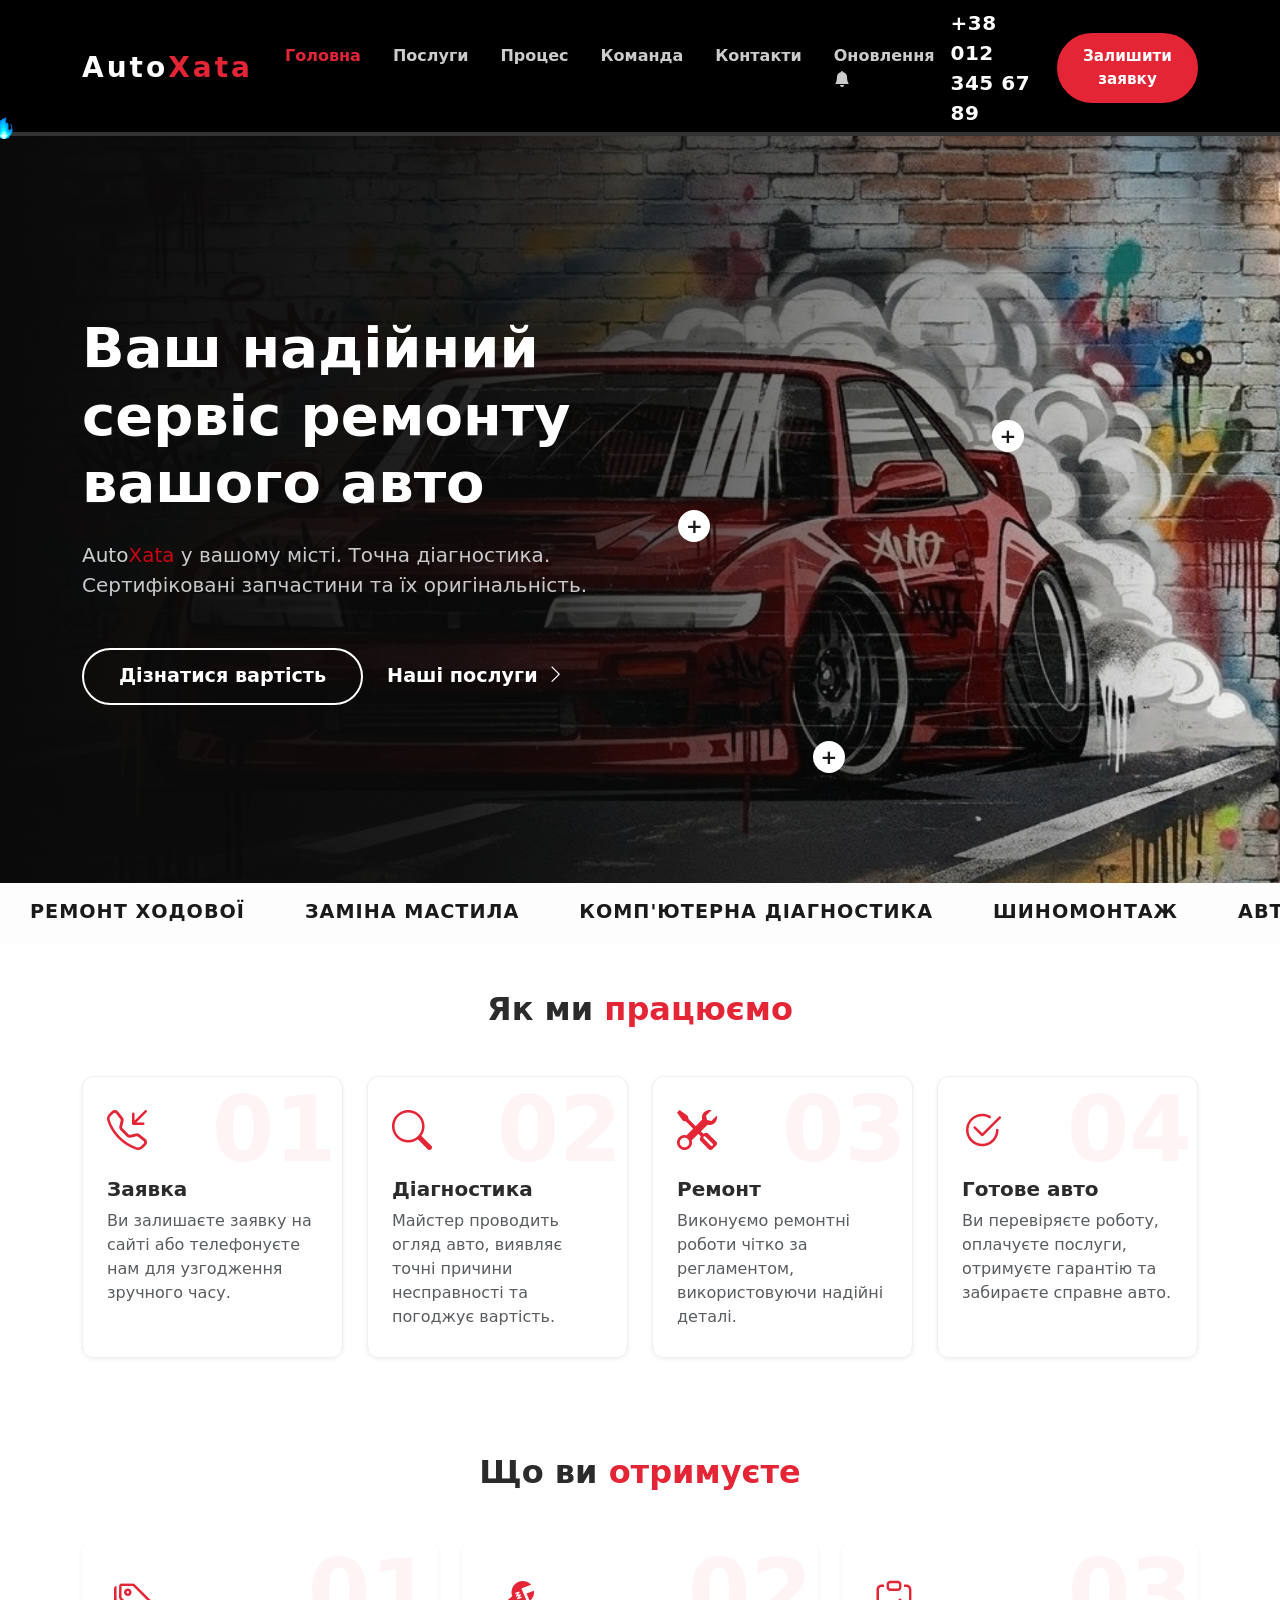
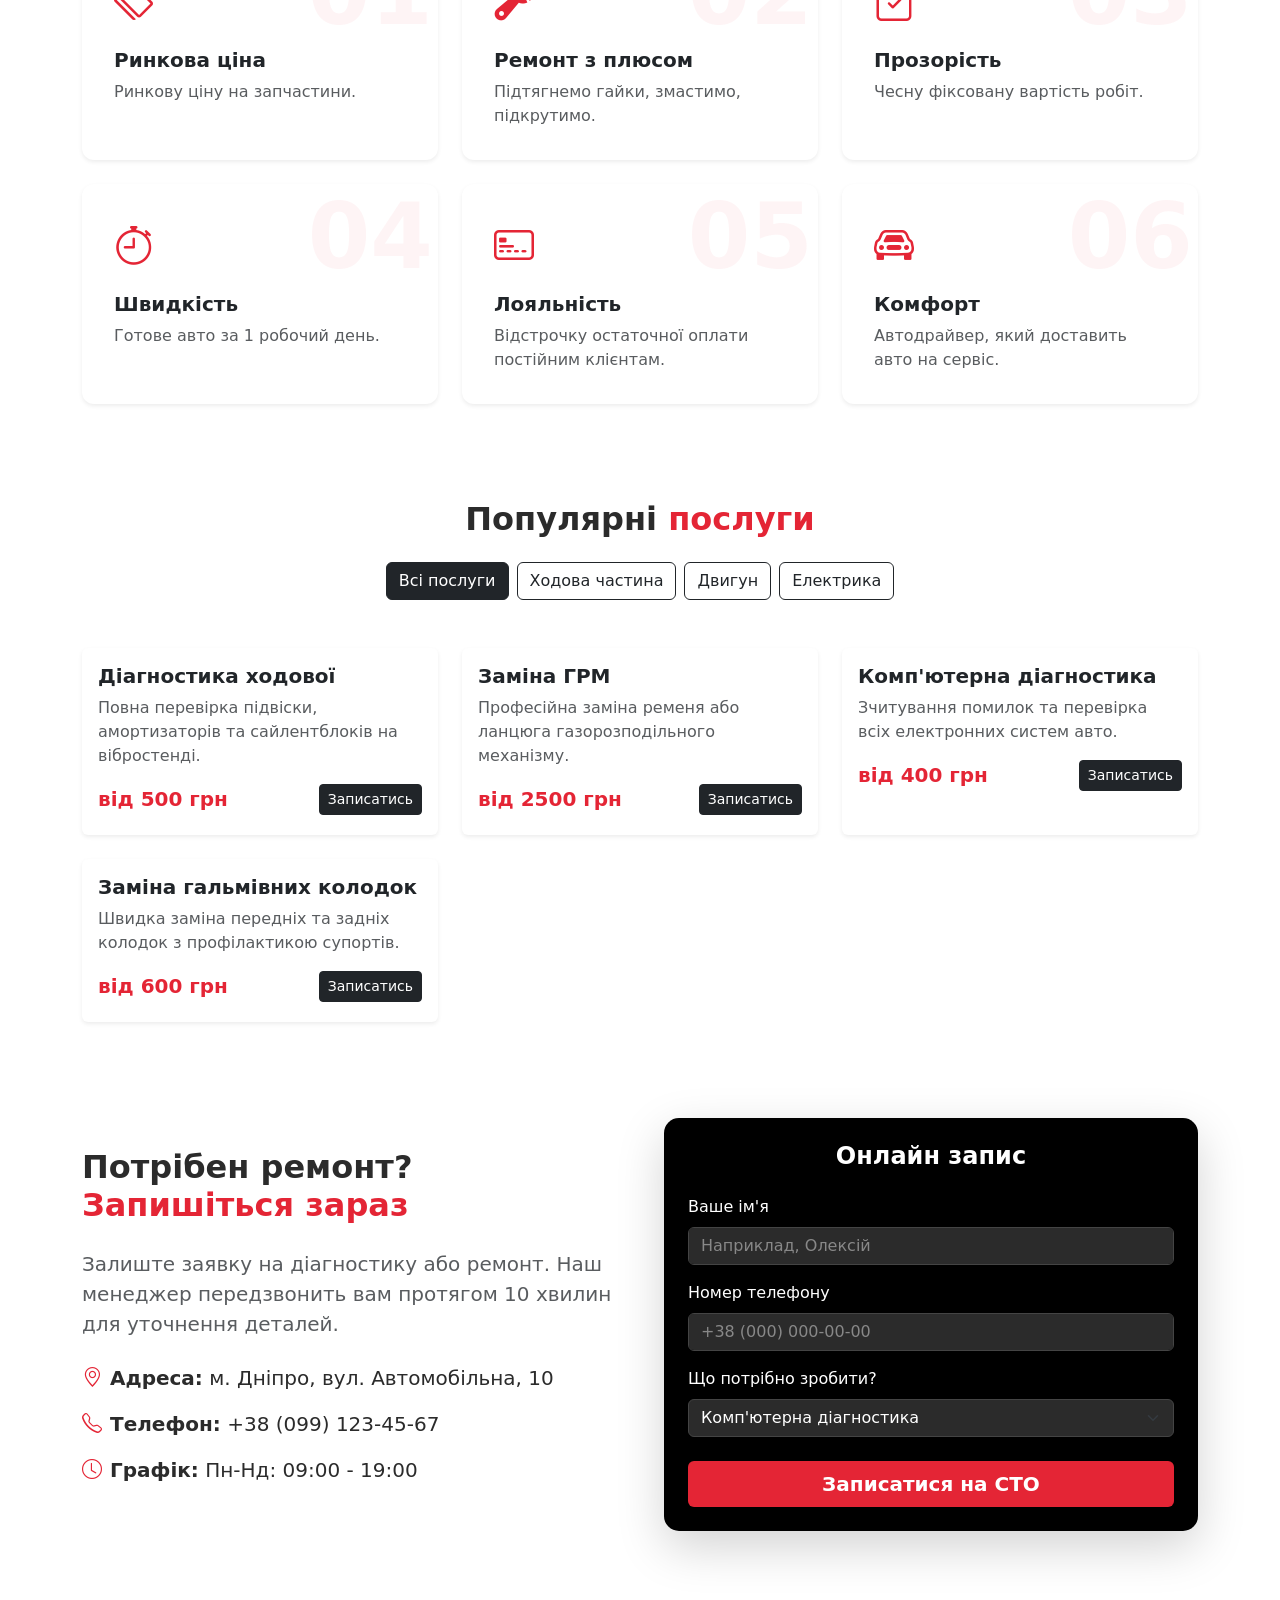
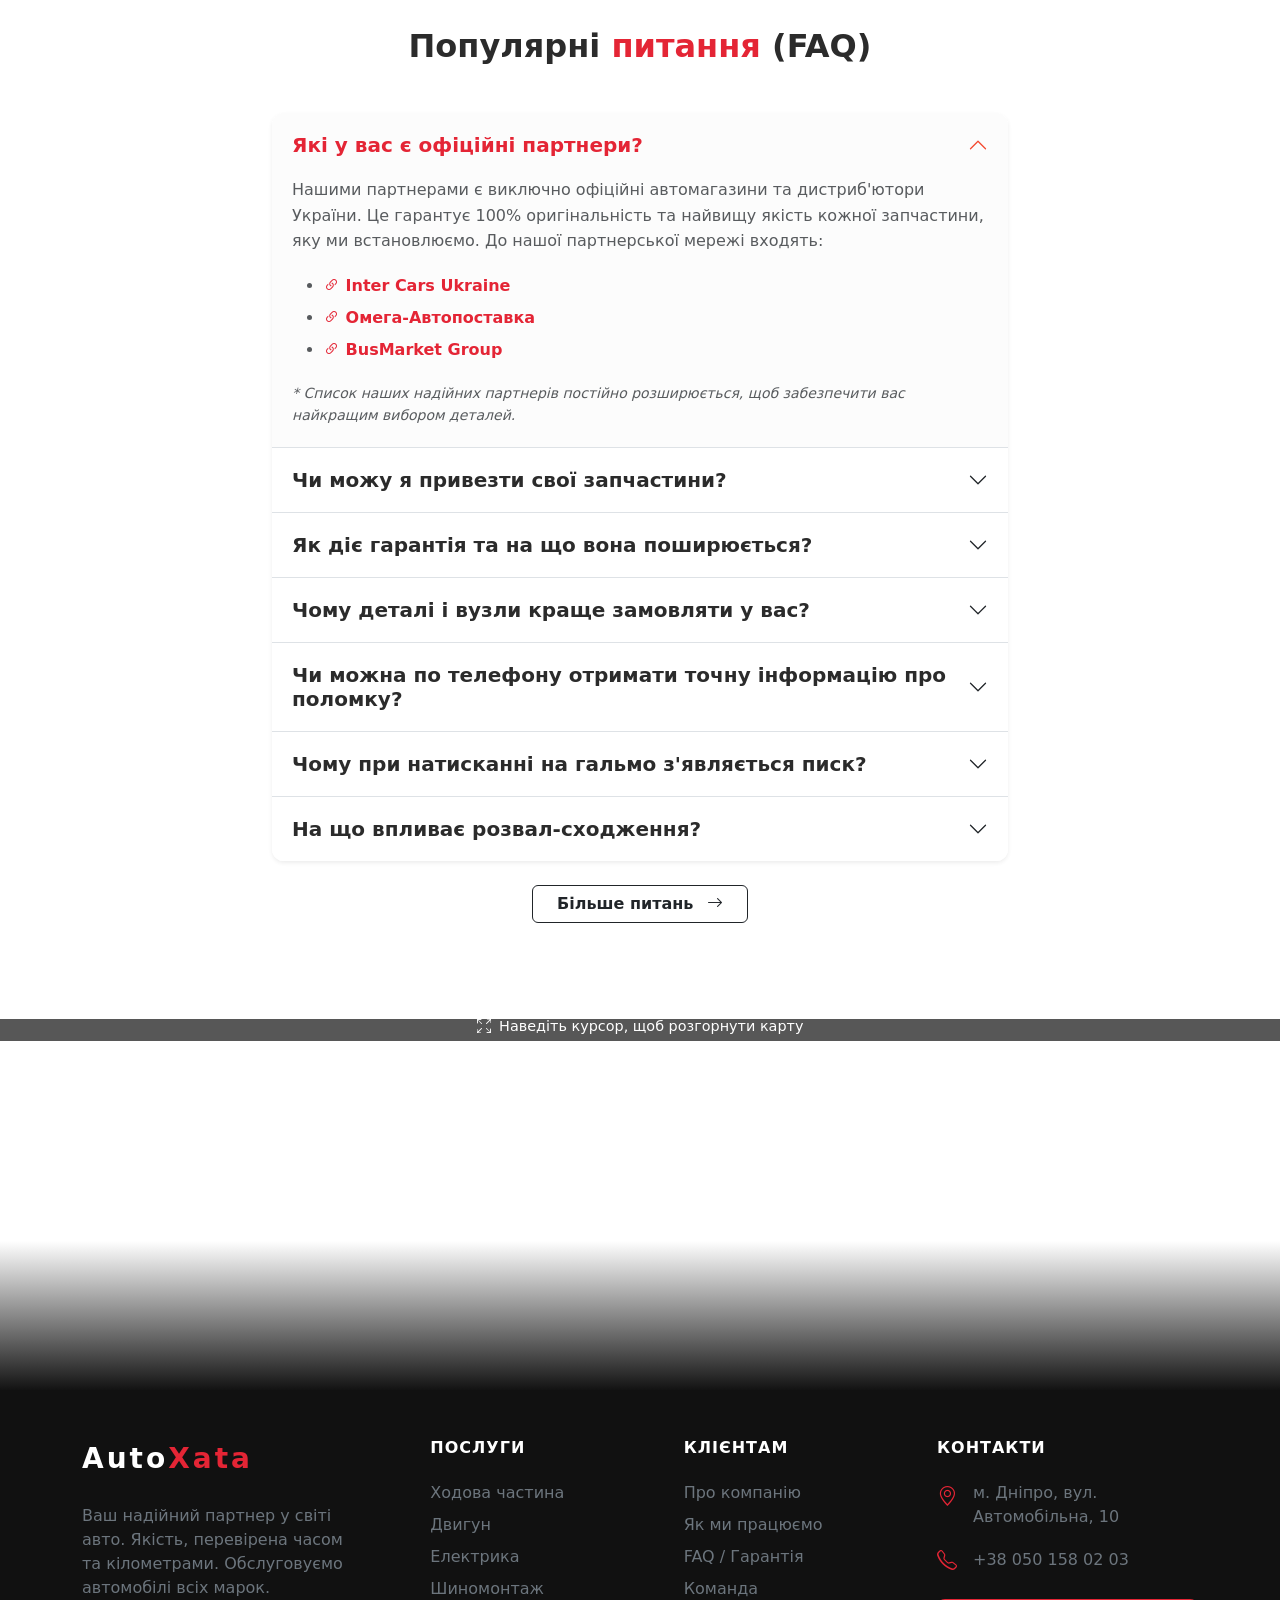
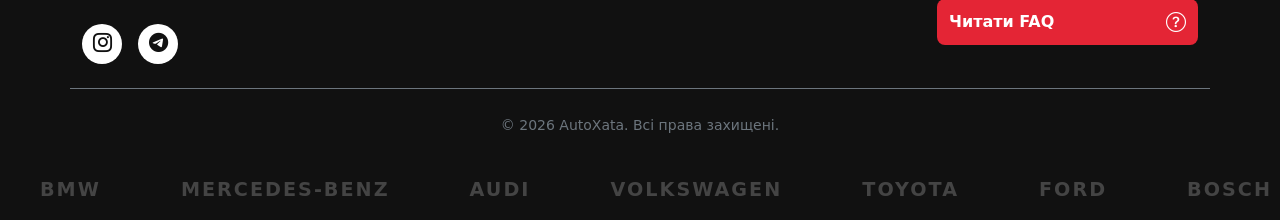
==== commit 9910e7fd: "Commit 10-03-26" ====
--- a/index.html
+++ b/index.html
@@ -11,16 +11,15 @@
 </head>
 <body id="main">
 
-    <nav class="navbar navbar-expand-lg navbar-dark bg-dark sticky-top shadow-sm" style="position: relative;">
+    <nav class="navbar navbar-expand-lg navbar-dark bg-dark sticky-top shadow-sm">
         <div class="container">
-            <a class="navbar-brand fw-bold fs-3" href="#main">Auto<span style="color: #e63946">Xata</span></a>
+            <a class="navbar-brand fw-bold fs-3" href="#main">Auto<span class="text-accent">Xata</span></a>
             
             <button class="navbar-toggler" type="button" data-bs-toggle="collapse" data-bs-target="#navbarNav">
                 <span class="navbar-toggler-icon"></span>
             </button>
             
             <div class="collapse navbar-collapse" id="navbarNav">
-                
                 <ul class="navbar-nav mx-auto fs-6 fw-semibold">
                     <li class="nav-item"><a class="nav-link active px-3" href="#main">Головна</a></li>
                     <li class="nav-item"><a class="nav-link px-3" href="#services">Послуги</a></li>
@@ -38,17 +37,19 @@
                     <a href="tel:+380123456789" class="text-white text-decoration-none fw-bold fs-5 nav-phone">
                         +38 012 345 67 89
                     </a>
-                    
                     <a href="#contacts" class="btn btn-accent rounded-pill fw-bold px-4 nav-btn" style="color: #ffffff;">
                         Залишити заявку
                     </a>
                 </div>
-
-            </div>
-        </div>
-
+            </div>
+        </div>
         <div class="scroll-progress-container">
-            <div class="scroll-progress-bar" id="myScrollbar"></div>
+            <div class="scroll-progress-bar" id="myScrollbar">
+                <div id="scroll-fire-container">
+                    <img src="assets/img/balenciaga-claudiamate.gif" id="fire-red" alt="red fire">
+                    <img src="assets/img/blue-blueflame.gif" id="fire-blue" alt="blue fire" class="d-none">
+                </div>
+            </div>
         </div>
     </nav>
 
@@ -62,7 +63,6 @@
                         у вашому місті. Точна діагностика.
                         <br>Сертифіковані запчастини та їх оригінальність.
                     </p>
-                    
                     <div class="d-flex flex-wrap gap-4 align-items-center mt-4">
                         <a href="#contacts" class="hero-btn fw-bold text-decoration-none">Дізнатися вартість</a>
                         <a href="#services" class="hero-link text-decoration-none fw-bold d-flex align-items-center">
@@ -72,17 +72,16 @@
                 </div>
             </div>
         </div>
-        <div class="hotspot" style="top: 25%; right: 35%;">
+
+        <div class="hotspot" style="top: 38%; right: 20%;">
             <div class="hotspot-btn">+</div>
             <div class="hotspot-tooltip">Додаткове обладнання</div>
         </div>
-
-        <div class="hotspot" style="top: 31%; right: 15%;">
+        <div class="hotspot" style="top: 50%; left: 53%;">
             <div class="hotspot-btn">+</div>
             <div class="hotspot-tooltip">Кузовний ремонт</div>
         </div>
-
-        <div class="hotspot" style="top: 75%; right: 26%;">
+        <div class="hotspot" style="top: 81%; right: 34%;">
             <div class="hotspot-btn">+</div>
             <div class="hotspot-tooltip">Шиномонтаж та диски</div>
         </div>
@@ -95,7 +94,6 @@
             <span class="ticker-item">Комп'ютерна діагностика</span>
             <span class="ticker-item">Шиномонтаж</span>
             <span class="ticker-item">Автоелектрик</span>
-
             <span class="ticker-item">Ремонт ходової</span>
             <span class="ticker-item">Заміна мастила</span>
             <span class="ticker-item">Комп'ютерна діагностика</span>
@@ -103,133 +101,103 @@
             <span class="ticker-item">Автоелектрик</span>
         </div>    
     </div>
-        <!--how we're working?-->
+
     <section class="container py-5" id="process">
         <h2 class="text-center mb-5 fw-bold">Як ми <span class="text-accent">працюємо</span></h2>
-        
         <div class="row g-4">
             <div class="col-md-6 col-lg-3">
                 <div class="process-card h-100 p-4 position-relative overflow-hidden bg-white shadow-sm">
                     <div class="step-number">01</div>
-                    <div class="icon-box mb-3 text-accent fs-1">
-                        <i class="bi bi-telephone-inbound"></i>
-                    </div>
+                    <div class="icon-box mb-3 text-accent fs-1"><i class="bi bi-telephone-inbound"></i></div>
                     <h5 class="fw-bold">Заявка</h5>
                     <p class="text-muted mb-0 fs-6">Ви залишаєте заявку на сайті або телефонуєте нам для узгодження зручного часу.</p>
                 </div>
             </div>
-
             <div class="col-md-6 col-lg-3">
                 <div class="process-card h-100 p-4 position-relative overflow-hidden bg-white shadow-sm">
                     <div class="step-number">02</div>
-                    <div class="icon-box mb-3 text-accent fs-1">
-                        <i class="bi bi-search"></i>
-                    </div>
+                    <div class="icon-box mb-3 text-accent fs-1"><i class="bi bi-search"></i></div>
                     <h5 class="fw-bold">Діагностика</h5>
                     <p class="text-muted mb-0 fs-6">Майстер проводить огляд авто, виявляє точні причини несправності та погоджує вартість.</p>
                 </div>
             </div>
-
             <div class="col-md-6 col-lg-3">
                 <div class="process-card h-100 p-4 position-relative overflow-hidden bg-white shadow-sm">
                     <div class="step-number">03</div>
-                    <div class="icon-box mb-3 text-accent fs-1">
-                        <i class="bi bi-tools"></i>
-                    </div>
+                    <div class="icon-box mb-3 text-accent fs-1"><i class="bi bi-tools"></i></div>
                     <h5 class="fw-bold">Ремонт</h5>
                     <p class="text-muted mb-0 fs-6">Виконуємо ремонтні роботи чітко за регламентом, використовуючи надійні деталі.</p>
                 </div>
             </div>
-
             <div class="col-md-6 col-lg-3">
                 <div class="process-card h-100 p-4 position-relative overflow-hidden bg-white shadow-sm">
                     <div class="step-number">04</div>
-                    <div class="icon-box mb-3 text-accent fs-1">
-                        <i class="bi bi-check2-circle"></i>
-                    </div>
+                    <div class="icon-box mb-3 text-accent fs-1"><i class="bi bi-check2-circle"></i></div>
                     <h5 class="fw-bold">Готове авто</h5>
                     <p class="text-muted mb-0 fs-6">Ви перевіряєте роботу, оплачуєте послуги, отримуєте гарантію та забираєте справне авто.</p>
                 </div>
             </div>
         </div>
     </section>
-    <!--What's can you have?-->
+
     <section class="container py-5">
         <h2 class="text-center mb-5 fw-bold">Що ви <span class="text-accent">отримуєте</span></h2>
-        
         <div class="row g-4">
             <div class="col-md-6 col-lg-4">
                 <div class="service-card card h-100 border-0 shadow-sm p-3 text-center text-md-start position-relative overflow-hidden">
                     <div class="step-number">01</div>
                     <div class="card-body" style="position: relative; z-index: 1;">
-                        <div class="mb-3 text-accent fs-1">
-                            <i class="bi bi-tags"></i>
-                        </div>
+                        <div class="mb-3 text-accent fs-1"><i class="bi bi-tags"></i></div>
                         <h5 class="card-title fw-bold">Ринкова ціна</h5>
                         <p class="card-text text-muted">Ринкову ціну на запчастини.</p>
                     </div>
                 </div>
             </div>
-            
             <div class="col-md-6 col-lg-4">
                 <div class="service-card card h-100 border-0 shadow-sm p-3 text-center text-md-start position-relative overflow-hidden">
                     <div class="step-number">02</div>
                     <div class="card-body" style="position: relative; z-index: 1;">
-                        <div class="mb-3 text-accent fs-1">
-                            <i class="bi bi-wrench-adjustable"></i>
-                        </div>
+                        <div class="mb-3 text-accent fs-1"><i class="bi bi-wrench-adjustable"></i></div>
                         <h5 class="card-title fw-bold">Ремонт з плюсом</h5>
                         <p class="card-text text-muted">Підтягнемо гайки, змастимо, підкрутимо.</p>
                     </div>
                 </div>
             </div>
-
             <div class="col-md-6 col-lg-4">
                 <div class="service-card card h-100 border-0 shadow-sm p-3 text-center text-md-start position-relative overflow-hidden">
                     <div class="step-number">03</div>
                     <div class="card-body" style="position: relative; z-index: 1;">
-                        <div class="mb-3 text-accent fs-1">
-                            <i class="bi bi-clipboard-check"></i>
-                        </div>
+                        <div class="mb-3 text-accent fs-1"><i class="bi bi-clipboard-check"></i></div>
                         <h5 class="card-title fw-bold">Прозорість</h5>
                         <p class="card-text text-muted">Чесну фіксовану вартість робіт.</p>
                     </div>
                 </div>
             </div>
-
             <div class="col-md-6 col-lg-4">
                 <div class="service-card card h-100 border-0 shadow-sm p-3 text-center text-md-start position-relative overflow-hidden">
                     <div class="step-number">04</div>
                     <div class="card-body" style="position: relative; z-index: 1;">
-                        <div class="mb-3 text-accent fs-1">
-                            <i class="bi bi-stopwatch"></i>
-                        </div>
+                        <div class="mb-3 text-accent fs-1"><i class="bi bi-stopwatch"></i></div>
                         <h5 class="card-title fw-bold">Швидкість</h5>
                         <p class="card-text text-muted">Готове авто за 1 робочий день.</p>
                     </div>
                 </div>
             </div>
-
             <div class="col-md-6 col-lg-4">
                 <div class="service-card card h-100 border-0 shadow-sm p-3 text-center text-md-start position-relative overflow-hidden">
                     <div class="step-number">05</div>
                     <div class="card-body" style="position: relative; z-index: 1;">
-                        <div class="mb-3 text-accent fs-1">
-                            <i class="bi bi-credit-card-2-front"></i>
-                        </div>
+                        <div class="mb-3 text-accent fs-1"><i class="bi bi-credit-card-2-front"></i></div>
                         <h5 class="card-title fw-bold">Лояльність</h5>
                         <p class="card-text text-muted">Відстрочку остаточної оплати постійним клієнтам.</p>
                     </div>
                 </div>
             </div>
-
             <div class="col-md-6 col-lg-4">
                 <div class="service-card card h-100 border-0 shadow-sm p-3 text-center text-md-start position-relative overflow-hidden">
                     <div class="step-number">06</div>
                     <div class="card-body" style="position: relative; z-index: 1;">
-                        <div class="mb-3 text-accent fs-1">
-                            <i class="bi bi-car-front"></i>
-                        </div>
+                        <div class="mb-3 text-accent fs-1"><i class="bi bi-car-front"></i></div>
                         <h5 class="card-title fw-bold">Комфорт</h5>
                         <p class="card-text text-muted">Автодрайвер, який доставить авто на сервіс.</p>
                     </div>
@@ -238,7 +206,6 @@
         </div>
     </section>
 
-    <!--Popular services-->
     <section class="container py-5" id="services">
         <h2 class="text-center mb-4 fw-bold">Популярні <span class="text-accent">послуги</span></h2>
         
@@ -250,7 +217,6 @@
         </div>
 
         <div class="row g-4" id="services-grid">
-            
             <div class="col-md-6 col-lg-4 service-item" data-category="chassis">
                 <div class="card h-100 shadow-sm border-0">
                     <div class="card-body">
@@ -263,7 +229,6 @@
                     </div>
                 </div>
             </div>
-
             <div class="col-md-6 col-lg-4 service-item" data-category="engine">
                 <div class="card h-100 shadow-sm border-0">
                     <div class="card-body">
@@ -276,7 +241,6 @@
                     </div>
                 </div>
             </div>
-
             <div class="col-md-6 col-lg-4 service-item" data-category="electro">
                 <div class="card h-100 shadow-sm border-0">
                     <div class="card-body">
@@ -289,7 +253,6 @@
                     </div>
                 </div>
             </div>
-
             <div class="col-md-6 col-lg-4 service-item" data-category="chassis">
                 <div class="card h-100 shadow-sm border-0">
                     <div class="card-body">
@@ -302,61 +265,53 @@
                     </div>
                 </div>
             </div>
-
         </div>
     </section>
-    <!--contact info-->
+
     <section class="container py-5" id="contacts">
         <div class="row g-5 align-items-center">          
             <div class="col-md-6">
                 <h2 class="fw-bold mb-4">Потрібен ремонт? <span class="text-accent">Запишіться зараз</span></h2>
                 <p class="text-muted mb-4 fs-5">Залиште заявку на діагностику або ремонт. Наш менеджер передзвонить вам протягом 10 хвилин для уточнення деталей.</p>
-                
                 <ul class="list-unstyled fs-5">
                     <li class="mb-3">
-                        <svg xmlns="http://www.w3.org/2000/svg" width="16" height="16" fill="currentColor" class="bi bi-geo-alt" viewBox="0 0 16 16"><path d="M12.166 8.94c-.524 1.062-1.234 2.12-1.96 3.07A32 32 0 0 1 8 14.58a32 32 0 0 1-2.206-2.57c-.726-.95-1.436-2.008-1.96-3.07C3.304 7.867 3 6.862 3 6a5 5 0 0 1 10 0c0 .862-.305 1.867-.834 2.94M8 16s6-5.686 6-10A6 6 0 0 0 2 6c0 4.314 6 10 6 10"/><path d="M8 8a2 2 0 1 1 0-4 2 2 0 0 1 0 4m0 1a3 3 0 1 0 0-6 3 3 0 0 0 0 6"/></svg>
-                        <strong>Адреса:</strong> м. Дніпро, вул. Автомобільна, 10</li>
+                        <i class="bi bi-geo-alt text-accent me-2"></i><strong>Адреса:</strong> м. Дніпро, вул. Автомобільна, 10
+                    </li>
                     <li class="mb-3">
-                        <svg xmlns="http://www.w3.org/2000/svg" width="16" height="16" fill="currentColor" class="bi bi-telephone" viewBox="0 0 16 16"><path d="M3.654 1.328a.678.678 0 0 0-1.015-.063L1.605 2.3c-.483.484-.661 1.169-.45 1.77a17.6 17.6 0 0 0 4.168 6.608 17.6 17.6 0 0 0 6.608 4.168c.601.211 1.286.033 1.77-.45l1.034-1.034a.678.678 0 0 0-.063-1.015l-2.307-1.794a.68.68 0 0 0-.58-.122l-2.19.547a1.75 1.75 0 0 1-1.657-.459L5.482 8.062a1.75 1.75 0 0 1-.46-1.657l.548-2.19a.68.68 0 0 0-.122-.58zM1.884.511a1.745 1.745 0 0 1 2.612.163L6.29 2.98c.329.423.445.974.315 1.494l-.547 2.19a.68.68 0 0 0 .178.643l2.457 2.457a.68.68 0 0 0 .644.178l2.189-.547a1.75 1.75 0 0 1 1.494.315l2.306 1.794c.829.645.905 1.87.163 2.611l-1.034 1.034c-.74.74-1.846 1.065-2.877.702a18.6 18.6 0 0 1-7.01-4.42 18.6 18.6 0 0 1-4.42-7.009c-.362-1.03-.037-2.137.703-2.877z"/></svg> 
-                        <strong>Телефон:</strong> +38 (099) 123-45-67</li>
+                        <i class="bi bi-telephone text-accent me-2"></i><strong>Телефон:</strong> +38 (099) 123-45-67
+                    </li>
                     <li class="mb-3"> 
-                        <svg xmlns="http://www.w3.org/2000/svg" width="16" height="16" fill="currentColor" class="bi bi-clock" viewBox="0 0 16 16"><path d="M8 3.5a.5.5 0 0 0-1 0V9a.5.5 0 0 0 .252.434l3.5 2a.5.5 0 0 0 .496-.868L8 8.71z"/><path d="M8 16A8 8 0 1 0 8 0a8 8 0 0 0 0 16m7-8A7 7 0 1 1 1 8a7 7 0 0 1 14 0"/></svg>
-                        <strong>Графік:</strong> Пн-Нд: 09:00 - 19:00</li>
+                        <i class="bi bi-clock text-accent me-2"></i><strong>Графік:</strong> Пн-Нд: 09:00 - 19:00
+                    </li>
                 </ul>
             </div>    
             <div class="col-md-6">
                 <div class="card border-0 shadow-lg p-4 hero-dark text-white" style="border-radius: 15px;">
                     <h4 class="mb-4 text-center fw-bold">Онлайн запис</h4>
-                    
-                <form id="booking-form">
-                    <div class="mb-3">
-                        <label for="userName" class="form-label">Ваше ім'я</label>
-                        <input type="text" class="form-control" id="userName" placeholder="Наприклад, Олексій" required>
-                    </div>
-
-                    <div class="mb-3">
-                        <label for="userPhone" class="form-label">Номер телефону</label>
-                        <input type="tel" class="form-control" id="userPhone" placeholder="+38 (000) 000-00-00" required>
-                    </div>
-
-                    <div class="mb-4">
-                        <label for="userService" class="form-label">Що потрібно зробити?</label>
-                        <select class="form-select" id="userService">
-                            <option value="Діагностика">Комп'ютерна діагностика</option>
-                            <option value="Ходова">Ремонт ходової</option>
-                            <option value="ТО">Планове ТО (мастило, фільтри)</option>
-                            <option value="Інше">Інша проблема / Не знаю</option>
-                        </select>
-                    </div>                      
-                    <button type="submit" class="btn btn-accent w-100 fw-bold py-2 fs-5">Записатися на СТО</button>
-                
-                    <div id="success-alert" class="alert alert-success mt-3 text-center d-none" role="alert">
-                        </div>
-                </form>
-                </div>
-            </div>
-        </div>
-        <!--send +tel to manager-->
+                    <form id="booking-form">
+                        <div class="mb-3">
+                            <label for="userName" class="form-label">Ваше ім'я</label>
+                            <input type="text" class="form-control" id="userName" placeholder="Наприклад, Олексій" required>
+                        </div>
+                        <div class="mb-3">
+                            <label for="userPhone" class="form-label">Номер телефону</label>
+                            <input type="tel" class="form-control" id="userPhone" placeholder="+38 (000) 000-00-00" required>
+                        </div>
+                        <div class="mb-4">
+                            <label for="userService" class="form-label">Що потрібно зробити?</label>
+                            <select class="form-select" id="userService">
+                                <option value="Діагностика">Комп'ютерна діагностика</option>
+                                <option value="Ходова">Ремонт ходової</option>
+                                <option value="ТО">Планове ТО (мастило, фільтри)</option>
+                                <option value="Інше">Інша проблема / Не знаю</option>
+                            </select>
+                        </div>                      
+                        <button type="submit" class="btn btn-accent w-100 fw-bold py-2 fs-5">Записатися на СТО</button>
+                        <div id="success-alert" class="alert alert-success mt-3 text-center d-none" role="alert"></div>
+                    </form>
+                </div>
+            </div>
+        </div>
         <script>
             let bookingForm = document.getElementById('booking-form');let successAlert = document.getElementById('success-alert');
             bookingForm.onsubmit = function(event) {event.preventDefault();
@@ -364,29 +319,46 @@
                 successAlert.innerHTML = "<strong>Дякуємо, " + name + "!</strong><br>Ваша заявка прийнята. Наш менеджер скоро зателефонує.";
                 successAlert.classList.remove('d-none');bookingForm.reset();setTimeout(function() {
                     successAlert.classList.add('d-none');
-                }, 60000);
+                }, 5000);
             };
         </script>
     </section>
 
-    <!--Guide-->
     <section class="container py-5" id="guide">
-    <div class="accordion shadow-sm" id="faqAccordion" style="border-radius: 12px; overflow: hidden;">
-        <div id="faq-page-1">
-            <h2 class="text-center mb-5 fw-bold">Популярні <span class="text-accent">питання</span> (FAQ)</h2>      
-            <div class="row justify-content-center">
-                <div class="col-lg-8">
-                    <div class="accordion shadow-sm" id="faqAccordion" style="border-radius: 12px; overflow: hidden;">
-                        
+        <h2 class="text-center mb-5 fw-bold">Популярні <span class="text-accent">питання</span> (FAQ)</h2>      
+        <div class="row justify-content-center">
+            <div class="col-lg-8">
+                <div class="accordion shadow-sm" id="faqAccordion" style="border-radius: 12px; overflow: hidden;">
+                    
+                    <div id="faq-page-1">
+                        <div class="accordion-item border-0 border-bottom">
+                            <h2 class="accordion-header" id="headingPartners">
+                                <button class="accordion-button fw-bold fs-5" type="button" data-bs-toggle="collapse" data-bs-target="#collapsePartners" aria-expanded="true" aria-controls="collapsePartners">
+                                    Які у вас є офіційні партнери?
+                                </button>
+                            </h2>
+                            <div id="collapsePartners" class="accordion-collapse collapse show" aria-labelledby="headingPartners" data-bs-parent="#faqAccordion">
+                                <div class="accordion-body text-muted">
+                                    Нашими партнерами є виключно офіційні автомагазини та дистриб'ютори України. Це гарантує 100% оригінальність та найвищу якість кожної запчастини, яку ми встановлюємо. До нашої партнерської мережі входять:
+                                    <ul class="mt-3 mb-3" style="line-height: 2;">
+                                        <li><a href="https://intercars.com.ua" target="_blank" class="text-accent text-decoration-none fw-semibold"><i class="bi bi-link-45deg"></i> Inter Cars Ukraine</a></li>
+                                        <li><a href="https://omega.page" target="_blank" class="text-accent text-decoration-none fw-semibold"><i class="bi bi-link-45deg"></i> Омега-Автопоставка</a></li>
+                                        <li><a href="https://busmarket.group/ua" target="_blank" class="text-accent text-decoration-none fw-semibold"><i class="bi bi-link-45deg"></i> BusMarket Group</a></li>
+                                    </ul>
+                                    <p class="mb-0 small fst-italic">* Список наших надійних партнерів постійно розширюється, щоб забезпечити вас найкращим вибором деталей.</p>
+                                </div>
+                            </div>
+                        </div>
+
                         <div class="accordion-item border-0 border-bottom">
                             <h2 class="accordion-header" id="headingOne">
-                                <button class="accordion-button fw-bold fs-5" type="button" data-bs-toggle="collapse" data-bs-target="#collapseOne" aria-expanded="true" aria-controls="collapseOne">
+                                <button class="accordion-button collapsed fw-bold fs-5" type="button" data-bs-toggle="collapse" data-bs-target="#collapseOne" aria-expanded="false" aria-controls="collapseOne">
                                     Чи можу я привезти свої запчастини?
                                 </button>
                             </h2>
-                            <div id="collapseOne" class="accordion-collapse collapse show" aria-labelledby="headingOne" data-bs-parent="#faqAccordion">
-                                <div class="accordion-body text-muted">
-                                    Так, ви можете надати власні запчастини для ремонту. Проте, зверніть увагу, що в такому випадку ми надаємо гарантію лише на виконані роботи, а не на саму деталь. Якщо запчастина виявиться бракованою, повторна її заміна оплачується окремо.
+                            <div id="collapseOne" class="accordion-collapse collapse" aria-labelledby="headingOne" data-bs-parent="#faqAccordion">
+                                <div class="accordion-body text-muted">
+                                    Так, ви можете надати власні запчастини для ремонту. Проте, зверніть увагу, що в такому випадку ми надаємо гарантію лише на виконані роботи, а не на саму деталь.
                                 </div>
                             </div>
                         </div>
@@ -399,7 +371,7 @@
                             </h2>
                             <div id="collapseTwo" class="accordion-collapse collapse" aria-labelledby="headingTwo" data-bs-parent="#faqAccordion">
                                 <div class="accordion-body text-muted">
-                                    Ми надаємо офіційну гарантію як на придбані у нас запчастини, так і на виконані роботи (термін залежить від типу деталей). У разі виникнення гарантійного випадку усунення несправностей виконується за наш рахунок і поза чергою.
+                                    Ми надаємо офіційну гарантію як на придбані у нас запчастини, так і на виконані роботи (термін залежить від типу деталей). У разі виникнення гарантійного випадку усунення несправностей виконується за наш рахунок.
                                 </div>
                             </div>
                         </div>
@@ -412,7 +384,7 @@
                             </h2>
                             <div id="collapseThree" class="accordion-collapse collapse" aria-labelledby="headingThree" data-bs-parent="#faqAccordion">
                                 <div class="accordion-body text-muted">
-                                    Замовляючи запчастини через наше СТО, ви отримуєте 100% захист від підробок, точний підбір за VIN-кодом авто та комплексну гарантію "деталь + робота". Також ви економите свій час на пошук і доставку.
+                                    Замовляючи запчастини через наше СТО, ви отримуєте 100% захист від підробок, точний підбір за VIN-кодом авто та комплексну гарантію "деталь + робота". Також ви економите свій час на пошук.
                                 </div>
                             </div>
                         </div>
@@ -420,12 +392,12 @@
                         <div class="accordion-item border-0 border-bottom">
                             <h2 class="accordion-header" id="headingFour">
                                 <button class="accordion-button collapsed fw-bold fs-5" type="button" data-bs-toggle="collapse" data-bs-target="#collapseFour" aria-expanded="false" aria-controls="collapseFour">
-                                    Чи можна по телефону отримати точну інформацію про причини поломки?
+                                    Чи можна по телефону отримати точну інформацію про поломку?
                                 </button>
                             </h2>
                             <div id="collapseFour" class="accordion-collapse collapse" aria-labelledby="headingFour" data-bs-parent="#faqAccordion">
                                 <div class="accordion-body text-muted">
-                                    По телефону ми можемо назвати лише орієнтовні причини та приблизну вартість на основі ваших описів. Точний діагноз та остаточний кошторис встановлюються тільки після візуального огляду авто майстром або комп'ютерної діагностики.
+                                    По телефону ми можемо назвати лише орієнтовні причини та приблизну вартість. Точний діагноз та остаточний кошторис встановлюються тільки після візуального огляду авто майстром або комп'ютерної діагностики.
                                 </div>
                             </div>
                         </div>
@@ -438,12 +410,12 @@
                             </h2>
                             <div id="collapseFive" class="accordion-collapse collapse" aria-labelledby="headingFive" data-bs-parent="#faqAccordion">
                                 <div class="accordion-body text-muted">
-                                    Найчастіша причина — критичний знос гальмівних колодок (спрацьовує металевий індикатор зносу — "пискун"). Також причиною може бути потрапляння бруду, неякісний матеріал колодок або знос гальмівних дисків. Рекомендуємо негайно записатися на діагностику.
-                                </div>
-                            </div>
-                        </div>
-
-                        <div class="accordion-item border-0 border-bottom">
+                                    Найчастіша причина — критичний знос гальмівних колодок (спрацьовує металевий індикатор зносу — "пискун"). Також причиною може бути потрапляння бруду, неякісний матеріал колодок або знос гальмівних дисків.
+                                </div>
+                            </div>
+                        </div>
+
+                        <div class="accordion-item border-0">
                             <h2 class="accordion-header" id="headingSix">
                                 <button class="accordion-button collapsed fw-bold fs-5" type="button" data-bs-toggle="collapse" data-bs-target="#collapseSix" aria-expanded="false" aria-controls="collapseSix">
                                     На що впливає розвал-сходження?
@@ -451,33 +423,25 @@
                             </h2>
                             <div id="collapseSix" class="accordion-collapse collapse" aria-labelledby="headingSix" data-bs-parent="#faqAccordion">
                                 <div class="accordion-body text-muted">
-                                    Правильно налаштовані кути коліс (розвал-сходження) забезпечують курсову стійкість автомобіля (авто не "тягне" вбік), легкість керування, економію пального та, що найголовніше, запобігають швидкому і нерівномірному зносу шин.
-                                </div>
-                            </div>
-                        </div>
-
-                        <div class="accordion-item border-0">
+                                    Правильно налаштовані кути коліс (розвал-сходження) забезпечують курсову стійкість автомобіля (авто не "тягне" вбік), легкість керування, економію пального та запобігають швидкому і нерівномірному зносу шин.
+                                </div>
+                            </div>
+                        </div>
+                    </div>
+
+                    <div id="faq-page-2" class="d-none">
+                        <div class="accordion-item border-0 border-bottom">
                             <h2 class="accordion-header" id="headingSeven">
-                                <button class="accordion-button collapsed fw-bold fs-5" type="button" data-bs-toggle="collapse" data-bs-target="#collapseSeven" aria-expanded="false" aria-controls="collapseSeven">
+                                <button class="accordion-button collapsed fw-bold fs-5" type="button" data-bs-toggle="collapse" data-bs-target="#collapseSeven">
                                     Чому автомобіль не заводиться при мінусовій температурі?
                                 </button>
                             </h2>
-                            <div id="collapseSeven" class="accordion-collapse collapse" aria-labelledby="headingSeven" data-bs-parent="#faqAccordion">
-                                <div class="accordion-body text-muted">
-                                    Основні причини: розряджений або старий акумулятор (на морозі він втрачає ємність), загустіння моторного мастила (якщо воно не відповідає сезону), проблеми зі свічками запалювання (або свічками розжарювання в дизелях), а також замерзання неякісного пального.
-                                </div>
-                            </div>
-                        </div>
-
-                    </div>
-                </div>
-            </div>
-        </div>
-        <div id="faq-page-2" class="d-none">
-            <h2 class="text-center mb-5 fw-bold">Популярні <span class="text-accent">питання</span> (FAQ)</h2>      
-            <div class="row justify-content-center">
-                <div class="col-lg-8">
-                    <div class="accordion shadow-sm" id="faqAccordion" style="border-radius: 12px; overflow: hidden;">
+                            <div id="collapseSeven" class="accordion-collapse collapse" data-bs-parent="#faqAccordion">
+                                <div class="accordion-body text-muted">
+                                    Основні причини: розряджений або старий акумулятор (на морозі він втрачає ємність), загустіння моторного мастила (якщо воно не відповідає сезону), проблеми зі свічками запалювання, а також замерзання неякісного пального.
+                                </div>
+                            </div>
+                        </div>
                         <div class="accordion-item border-0 border-bottom">
                             <h2 class="accordion-header" id="headingEight">
                                 <button class="accordion-button collapsed fw-bold fs-5" type="button" data-bs-toggle="collapse" data-bs-target="#collapseEight">
@@ -528,19 +492,19 @@
                         </div>
                     </div>
                 </div>
-            </div>
-        </div>
-    </div>
+
+                <div class="d-flex justify-content-center mt-4 gap-3">
+                    <button id="btn-prev-faq" class="btn btn-outline-dark fw-bold px-4 d-none">
+                        <i class="bi bi-arrow-left me-2"></i> Попередні
+                    </button>
+                    <button id="btn-next-faq" class="btn btn-outline-dark fw-bold px-4">
+                        Більше питань <i class="bi bi-arrow-right ms-2"></i>
+                    </button>
+                </div>
+
+            </div>
+        </div>
     </section>
-
-        <div class="d-flex justify-content-center mt-4 gap-3">
-            <button id="btn-prev-faq" class="btn btn-outline-dark fw-bold px-4 d-none">
-                <i class="bi bi-arrow-left me-2"></i> Попередні
-            </button>
-            <button id="btn-next-faq" class="btn btn-outline-dark fw-bold px-4">
-                Більше питань <i class="bi bi-arrow-right ms-2"></i>
-            </button>
-        </div>
 
     <div class="clickUp">
         <a href="#main">
@@ -549,10 +513,13 @@
     </div>
 
     <div id="idMap" class="container-fluid p-0 mt-5 map-container">
+        <div class="map-hint text-center text-white pb-2" style="background-color: #111111; font-size: 0.9rem; opacity: 0.7;">
+            <i class="bi bi-arrows-fullscreen me-1"></i> Наведіть курсор, щоб розгорнути карту
+        </div>
         <iframe 
-            src="https://www.google.com/maps/embed?pb=!1m18!1m12!1m3!1d2645.334053702179!2d35.048564!3d48.464717!2m3!1f0!2f0!3f0!3m2!1i1024!2i768!4f13.1!3m3!1m2!1s0x40dbe2df13038a8b%3A0x6b2b73ec2311ba0d!2z0JTQvdGW0L_RgNC-LCDQlNC90ZbQv9GA0L7Qv9C10YLRgNC-0LLRgdGM0LrQsCDQvtCx0LvQsNGB0YLRjA!5e0!3m2!1suk!2sua!4v1700000000000!5m2!1suk!2sua" 
+            src="https://maps.google.com/maps?q=48.4647,35.0461&t=&z=13&ie=UTF8&iwloc=&output=embed" 
             width="100%" 
-            height="400" 
+            height="350" 
             style="border:0; filter: grayscale(100%) invert(90%) contrast(80%);" 
             allowfullscreen="" 
             loading="lazy" 
@@ -560,9 +527,70 @@
         </iframe>
     </div>
 
-    <footer class="bg-dark text-white pt-0 pb-4">
-        
-        <div class="brands-ticker-wrapper mb-5">
+    <footer class="text-white pt-5 pb-0" style="background-color: #111111;">
+        <div class="container">
+            <div class="row g-4 justify-content-between mb-4">
+                
+                <div class="col-lg-3 col-md-6">
+                    <a class="navbar-brand fw-bold fs-3 text-white text-decoration-none mb-3 d-inline-block" href="#">Auto<span class="text-accent">Xata</span></a>
+                    <p class="text-secondary mt-2 fs-6">
+                        Ваш надійний партнер у світі авто. Якість, перевірена часом та кілометрами. Обслуговуємо автомобілі всіх марок.
+                    </p>
+                    <div class="d-flex gap-3 mt-4">
+                        <a href="#" class="social-icon"><i class="bi bi-instagram"></i></a>
+                        <a href="#" class="social-icon"><i class="bi bi-telegram"></i></a>
+                        <!--<a href="#" class="social-icon"><i class="bi bi-facebook"></i></a>-->
+                    </div>
+                </div>
+
+                <div class="col-lg-2 col-md-3 col-6">
+                    <h6 class="fw-bold mb-4 text-uppercase text-white" style="letter-spacing: 1px;">Послуги</h6>
+                    <ul class="list-unstyled">
+                        <li class="mb-2"><a href="#services" class="footer-link">Ходова частина</a></li>
+                        <li class="mb-2"><a href="#services" class="footer-link">Двигун</a></li>
+                        <li class="mb-2"><a href="#services" class="footer-link">Електрика</a></li>
+                        <li class="mb-2"><a href="#services" class="footer-link">Шиномонтаж</a></li>
+                    </ul>
+                </div>
+
+                <div class="col-lg-2 col-md-3 col-6">
+                    <h6 class="fw-bold mb-4 text-uppercase text-white" style="letter-spacing: 1px;">Клієнтам</h6>
+                    <ul class="list-unstyled">
+                        <li class="mb-2"><a href="#" class="footer-link">Про компанію</a></li>
+                        <li class="mb-2"><a href="#process" class="footer-link">Як ми працюємо</a></li>
+                        <li class="mb-2"><a href="#guide" class="footer-link">FAQ / Гарантія</a></li>
+                        <li class="mb-2"><a href="#" class="footer-link">Команда</a></li>
+                    </ul>
+                </div>
+
+                <div class="col-lg-3 col-md-6">
+                    <h6 class="fw-bold mb-4 text-uppercase text-white" style="letter-spacing: 1px;">Контакти</h6>
+                    <ul class="list-unstyled text-secondary mb-4">
+                        <li class="mb-3 d-flex align-items-start gap-3">
+                            <i class="bi bi-geo-alt fs-5 text-accent"></i>
+                            <span>м. Дніпро, вул. Автомобільна, 10</span>
+                        </li>
+                        <li class="mb-3 d-flex align-items-center gap-3">
+                            <i class="bi bi-telephone fs-5 text-accent"></i>
+                            <span>+38 050 158 02 03</span>
+                        </li>
+                    </ul>
+                    <a href="#guide" class="btn btn-accent w-100 d-flex justify-content-between align-items-center py-2 fw-bold text-decoration-none" style="border-radius: 8px;">
+                        <span>Читати FAQ</span>
+                        <i class="bi bi-question-circle fs-5"></i>
+                    </a>
+                </div>
+
+            </div>
+
+            <div class="row">
+                <div class="col-12 py-4 border-top border-secondary text-center">
+                    <small class="text-secondary">© 2026 AutoXata. Всі права захищені.</small>
+                </div>
+            </div>
+        </div>
+
+        <div class="brands-ticker-wrapper" style="background-color: #111111;">
             <div class="brands-track">
                 <span class="brand-item">BMW</span>
                 <span class="brand-item">Mercedes-Benz</span>
@@ -583,80 +611,7 @@
                 <span class="brand-item">Motul</span>
             </div>
         </div>
-
-        <div class="container pt-4">
-            <div class="row g-4 justify-content-between">
-                
-                <div class="col-lg-3 col-md-6">
-                    <a class="navbar-brand fw-bold fs-3 text-white text-decoration-none mb-3 d-inline-block" href="#">Auto<span style="color: #e63946">Xata</span></a>
-                    <p class="text-secondary mt-2 fs-6">
-                        Ваш надійний партнер у світі авто. Якість, перевірена часом та кілометрами. Обслуговуємо автомобілі всіх марок.
-                    </p>
-                    <div class="d-flex gap-3 mt-4">
-                        <a href="#" class="text-secondary text-hover-accent fs-4"><i class="bi bi-instagram"></i></a>
-                        <a href="#" class="text-secondary text-hover-accent fs-4"><i class="bi bi-telegram"></i></a>
-                        <!--<a href="#" class="text-secondary text-hover-accent fs-4"><i class="bi bi-facebook"></i></a>-->
-                    </div>
-                </div>
-
-                <div class="col-lg-2 col-md-3 col-6">
-                    <h6 class="fw-bold mb-4 text-uppercase text-white" style="letter-spacing: 1px;">Послуги</h6>
-                    <ul class="list-unstyled">
-                        <li class="mb-2"><a href="#services" class="text-secondary text-decoration-none text-hover-accent">Ходова частина</a></li>
-                        <li class="mb-2"><a href="#services" class="text-secondary text-decoration-none text-hover-accent">Двигун</a></li>
-                        <li class="mb-2"><a href="#services" class="text-secondary text-decoration-none text-hover-accent">Електрика</a></li>
-                        <li class="mb-2"><a href="#services" class="text-secondary text-decoration-none text-hover-accent">Шиномонтаж</a></li>
-                    </ul>
-                </div>
-
-                <div class="col-lg-2 col-md-3 col-6">
-                    <h6 class="fw-bold mb-4 text-uppercase text-white" style="letter-spacing: 1px;">Клієнтам</h6>
-                    <ul class="list-unstyled">
-                        <li class="mb-2"><a href="#" class="text-secondary text-decoration-none text-hover-accent">Про компанію</a></li>
-                        <li class="mb-2"><a href="#process" class="text-secondary text-decoration-none text-hover-accent">Як ми працюємо</a></li>
-                        <li class="mb-2"><a href="#" class="text-secondary text-decoration-none text-hover-accent">Гарантія</a></li>
-                        <li class="mb-2"><a href="#" class="text-secondary text-decoration-none text-hover-accent">Команда</a></li>
-                    </ul>
-                </div>
-
-                <div class="col-lg-2 col-md-5">
-                    <h6 class="fw-bold mb-4 text-uppercase text-white" style="letter-spacing: 1px;">Instagram</h6>
-                    <div class="insta-grid">
-                        <a href="#" class="insta-item"><img src="assets/img/insta1.jpg" alt="Шиномонтаж"></a>
-                        <a href="#" class="insta-item"><img src="assets/img/insta1.jpg" alt="Шиномонтаж"></a>
-                        <a href="#" class="insta-item"><img src="assets/img/insta1.jpg" alt="Шиномонтаж"></a>
-                        <a href="#" class="insta-item"><img src="assets/img/insta1.jpg" alt="Шиномонтаж"></a>
-                    </div>
-                </div>
-
-                <div class="col-lg-3 col-md-7">
-                    <h6 class="fw-bold mb-4 text-uppercase text-white" style="letter-spacing: 1px;">Контакти</h6>
-                    
-                    <ul class="list-unstyled text-secondary mb-4">
-                        <li class="mb-3 d-flex align-items-start gap-3">
-                            <i class="bi bi-geo-alt fs-5 text-accent"></i>
-                            <span>м. Дніпро, вул. Автомобільна, 10</span>
-                        </li>
-                        <li class="mb-3 d-flex align-items-center gap-3">
-                            <i class="bi bi-telephone fs-5 text-accent"></i>
-                            <span>+38 050 158 02 03</span>
-                        </li>
-                    </ul>
-
-                    <h6 class="fw-bold mb-3 text-white">Корисні поради для авто</h6>
-                    <a href="#guide" class="btn btn-accent w-100 d-flex justify-content-between align-items-center py-2 fw-bold text-decoration-none" style="border-radius: 8px;">
-                        <span>Читати FAQ</span>
-                        <i class="bi bi-question-circle fs-5"></i>
-                    </a>
-                </div>
-
-            </div>
-        </div>
     </footer>
-        
-    <div class="bg-black text-center py-3">
-        <small class="text-secondary">© 2026 AutoXata. Всі права захищені.</small>
-    </div>
 
     <script src="script/ticker.js"></script>
     <script src="script/filtrationCards.js"></script>
--- a/css/style.css
+++ b/css/style.css
@@ -1,10 +1,12 @@
-/* --- КОЛІРНА ПАЛІТРА --- */
+/* ==========================================================================
+   1. КОЛІРНА ПАЛІТРА ТА БАЗОВІ НАЛАШТУВАННЯ
+   ========================================================================== */
 :root {
     --accent-color: #e42535;
     --yellow-color: #ffde00; 
-    --dark-color: #000000;   /* Глибокий темний для фону */
-    --text-dark: #2b2b2b;    /* М'якший чорний для тексту на світлому фоні */
-    --light-bg: #ffffff;     /* Світло-сірий для фону секцій */
+    --dark-color: #000000;   
+    --text-dark: #2b2b2b;    
+    --light-bg: #ffffff;     
 }
 
 html {
@@ -16,10 +18,40 @@
     background-color: var(--light-bg); 
 }
 
-/* --- НАВІГАЦІЯ --- */
+.text-accent {
+    color: var(--accent-color);
+}
+
+.relative-z-index {
+    position: relative;
+    z-index: 2;
+}
+
+.rounded-pill {
+    border-radius: 50rem !important;
+}
+
+/* --- Базова кнопка (Червона) --- */
+.btn-accent {
+    background-color: var(--accent-color);
+    color: #ffffff !important;
+    border: 0;
+    transition: all 0.3s ease;
+}
+
+.btn-accent:hover {
+    background-color: #c91c29;
+    color: #ffffff !important;
+    transform: translateY(-2px); 
+    box-shadow: 0 8px 15px rgba(228, 37, 53, 0.4);
+}
+
+/* ==========================================================================
+   2. НАВІГАЦІЯ (HEADER)
+   ========================================================================== */
 .navbar {
     background-color: var(--dark-color) !important; 
-    position: sticky;
+    position: sticky; /* Тепер це працює, бо ми видалили relative в HTML */
     top: 0;
     z-index: 1050;
     width: 100%;
@@ -30,7 +62,6 @@
     letter-spacing: 3px; 
 }
 
-/* Преміальна навігація: посилання */
 .navbar-nav .nav-link {
     color: #ffffff !important;
     opacity: 0.8; 
@@ -43,7 +74,6 @@
     color: var(--accent-color) !important; 
 }
 
-/* Стиль для номера телефону в меню */
 .nav-phone {
     transition: color 0.3s ease;
     letter-spacing: 0.5px;
@@ -53,7 +83,6 @@
     color: var(--accent-color) !important;
 }
 
-/* Стиль для кнопки в меню */
 .nav-btn {
     padding-top: 10px;
     padding-bottom: 10px;
@@ -67,27 +96,80 @@
     color: var(--accent-color) !important;
 }
 
-/* --- ГОЛОВНИЙ ЕКРАН (HERO) --- */
+/* ==========================================================================
+   3. ГОЛОВНИЙ ЕКРАН (HERO) ТА ТОЧКИ
+   ========================================================================== */
 .hero-dark {
     background-color: var(--dark-color);
 }
 
-.text-accent {
-    color: var(--accent-color);
-}
-
-/* --- СУЧАСНИЙ ГОЛОВНИЙ ЕКРАН (SEAMLESS HERO) --- */
 .hero-seamless {
-    min-height: 80vh; 
+    min-height: 83vh; 
     position: relative;
     background: linear-gradient(90deg, #0a0a0a 0%, rgba(10, 10, 10, 0.9) 35%, rgba(10, 10, 10, 0) 100%), 
-                url('../assets/img/volkswagen arteon.webp');
+                /*url('../assets/img/volkswagen arteon.webp');*/
+                url('../assets/img/carlogo.jpg');
     background-size: cover;          
     background-position: center right; 
     background-repeat: no-repeat;
 }
 
-/* --- ІНТЕРАКТИВНІ ТОЧКИ НА АВТО (HOTSPOTS) --- */
+.hero-btn {
+    background-color: transparent; 
+    border: 2px solid #ffffff; 
+    color: #ffffff !important;
+    border-radius: 40px; 
+    padding: 12px 35px; 
+    font-size: 1.2rem; 
+    transition: all 0.3s ease;
+    opacity: 1 !important; 
+}
+
+.hero-btn:hover {
+    background-color: #2b2b2b; 
+    border-color: var(--yellow-color) !important; 
+    color: var(--yellow-color) !important; 
+    box-shadow: 0px 10px 20px rgba(255, 222, 0, 0.3); 
+    transform: translateY(-3px); 
+}
+
+.hero-link {
+    color: #ffffff !important;
+    font-size: 1.2rem; 
+    opacity: 1 !important;
+    transition: all 0.3s ease;
+}
+
+.hero-link:hover {
+    color: var(--yellow-color) !important; 
+    text-shadow: 0px 5px 15px rgba(255, 222, 0, 0.4); 
+}
+
+.hero-dark label, 
+.hero-dark h4 {
+    color: #ffffff !important;
+}
+
+.hero-dark .form-control, 
+.hero-dark .form-select {
+    background-color: #2b2b2b; 
+    border: 1px solid #444;    
+    color: #ffffff;            
+}
+
+.hero-dark .form-control::placeholder {
+    color: #888888;
+}
+
+.hero-dark .form-control:focus, 
+.hero-dark .form-select:focus {
+    background-color: #333333;
+    border-color: var(--yellow-color) !important; 
+    color: #ffffff;
+    box-shadow: 0 0 0 0.25rem rgba(255, 222, 0, 0.25); 
+}
+
+/* Інтерактивні точки (Hotspots) */
 .hotspot {
     position: absolute;
     z-index: 3; 
@@ -117,20 +199,6 @@
     transform: scale(1.15); 
 }
 
-.btn-accent {
-    background-color: var(--accent-color);
-    color: #ffffff !important;
-    border: 0;
-    transition: all 0.3s ease;
-}
-
-.btn-accent:hover {
-    background-color: #c91c29;
-    color: #ffffff !important;
-    transform: translateY(-2px); 
-    box-shadow: 0 8px 15px rgba(228, 37, 53, 0.4);
-}
-
 .hotspot-tooltip {
     position: absolute;
     top: -40px; 
@@ -161,28 +229,60 @@
     100% { box-shadow: 0 0 0 0 rgba(255, 255, 255, 0); }
 }
 
-.relative-z-index {
-    position: relative;
-    z-index: 2;
-}
-
-.rounded-pill {
-    border-radius: 50rem !important;
-}
-
-/* --- ПРОЦЕС РОБОТИ (ЕТАПИ) --- */
-.process-card {
+/* ==========================================================================
+   4. БІЖУЧИЙ РЯДОК (ГОЛОВНИЙ СВІТЛИЙ)
+   ========================================================================== */
+.ticker-wrapper {
+    width: 100%;
+    overflow: hidden;
+    background-color: #fdfdfd;
+    padding: 15px 0;
+    box-shadow: 1px -5px 10px rgba(0, 0, 0, 0.1);
+}
+
+.ticker-track {
+    display: flex;             
+    width: max-content;         
+    animation: scroll-ticker 15s linear infinite;
+}
+
+.ticker-track:hover {
+    animation-play-state: paused; 
+}
+
+.ticker-item {
+    flex: 0 0 auto;             
+    font-size: 1.2rem;
+    font-weight: 700;
+    color: #1a1a1a;
+    text-transform: uppercase;
+    padding: 0 30px;
+    letter-spacing: 1px;
+}
+
+@keyframes scroll-ticker {
+    from { transform: translateX(100); }
+    to   { transform: translateX(-30%); }
+}
+
+/* ==========================================================================
+   5. КАРТКИ (ПРОЦЕС ТА ПЕРЕВАГИ)
+   ========================================================================== */
+.process-card, .service-card {
+    background-color: #ffffff;
     border-radius: 12px;
-    transition: all 0.3s ease;
     border: 1px solid #f0f0f0;
-}
-
-.process-card:hover {
+    transition: all 0.3s ease;
+    border-bottom: 4px solid transparent; 
+}
+
+.process-card:hover, .service-card:hover {
     transform: translateY(-10px);
     box-shadow: 0 15px 30px rgba(0,0,0,0.08) !important;
     border-color: var(--accent-color);
 }
 
+/* Великі фонові цифри */
 .step-number {
     position: absolute;
     top: -15px;
@@ -194,35 +294,159 @@
     transition: all 0.4s ease;
 }
 
+.process-card:hover .step-number,
+.service-card:hover .step-number {
+    color: rgba(228, 37, 53, 0.15); 
+    transform: scale(1.1);
+}
+
 .icon-box, .process-card h5, .process-card p {
     position: relative;
     z-index: 1;
 }
 
-/* --- КАРТКИ ПЕРЕВАГ --- */
-.service-card {
+/* ==========================================================================
+   6. ПОСЛУГИ (ФІЛЬТРАЦІЯ)
+   ========================================================================== */
+.service-item {
+    transition: all 0.4s ease-in-out;
+}
+
+.hide-service {
+    display: none !important;
+}
+
+/* ==========================================================================
+   7. АКОРДЕОН FAQ
+   ========================================================================== */
+.accordion-button {
     background-color: #ffffff;
-    border-radius: 8px;
-    border-bottom: 4px solid transparent; 
-    transition: all 0.3s ease;
-}
-
-.service-card:hover {
-    transform: translateY(-8px);
-    border-bottom: 4px solid var(--accent-color);
-    box-shadow: 0 15px 30px rgba(0,0,0,0.1) !important;
-}
-
-.process-card:hover .step-number {
-    color: rgba(228, 37, 53, 0.15); 
-    transform: scale(1.1);
-}
-
-.service-card:hover .step-number {
-    color: rgba(228, 37, 53, 0.15); 
-    transform: scale(1.1);
-}
-
+    color: var(--text-dark);
+    padding: 20px;
+    transition: all 0.3s ease;
+    box-shadow: none !important; 
+}
+
+.accordion-button:not(.collapsed) {
+    color: var(--accent-color);
+    background-color: #fcfcfc;
+}
+
+.accordion-button:not(.collapsed)::after {
+    filter: invert(27%) sepia(85%) saturate(2745%) hue-rotate(343deg) brightness(97%) contrast(97%);
+}
+
+.accordion-body {
+    background-color: #fcfcfc;
+    padding: 0 20px 20px 20px;
+    line-height: 1.6;
+}
+
+.accordion-button:hover {
+    color: var(--accent-color);
+    background-color: #f9f9f9;
+}
+
+/* ==========================================================================
+   8. КАРТА ТА ФУТЕР
+   ========================================================================== */
+
+/* Карта з магією збільшення */
+.map-container {
+    position: relative;
+    line-height: 0;
+    margin-bottom: -1px; 
+}
+
+.map-container iframe {
+    transition: height 0.6s ease-in-out;
+}
+
+/* ВАУ-ЕФЕКТ: при наведенні карта розгортається на 70% екрана */
+.map-container:hover iframe {
+    height: 70vh !important;
+}
+
+/* Градієнт над картою (зливається з футером #111111) */
+.map-container::after {
+    content: '';
+    position: absolute;
+    bottom: 0;
+    left: 0;
+    width: 100%;
+    height: 150px; 
+    background: linear-gradient(to bottom, rgba(17, 17, 17, 0) 0%, rgba(17, 17, 17, 1) 100%);
+    pointer-events: none; 
+}
+
+/* Посилання у футері */
+.footer-link {
+    color: #6c757d; /* text-secondary */
+    text-decoration: none;
+    transition: color 0.3s ease;
+}
+
+.footer-link:hover {
+    color: var(--accent-color);
+}
+
+/* Круті білі соцмережі у футері */
+.social-icon {
+    display: inline-flex;
+    align-items: center;
+    justify-content: center;
+    width: 40px;
+    height: 40px;
+    background-color: #ffffff;
+    color: #111111;
+    border-radius: 50%;
+    font-size: 1.2rem;
+    text-decoration: none;
+    transition: all 0.3s ease;
+}
+
+.social-icon:hover {
+    background-color: var(--accent-color);
+    color: #ffffff;
+    transform: translateY(-3px);
+    box-shadow: 0 5px 15px rgba(228, 37, 53, 0.4);
+}
+
+/* Темний біжучий рядок брендів (самий низ) */
+.brands-ticker-wrapper {
+    width: 100%;
+    overflow: hidden;
+    padding: 15px 0;
+}
+
+.brands-track {
+    display: flex;
+    width: max-content;
+    animation: scroll-ticker 25s linear infinite; 
+}
+
+.brands-track:hover {
+    animation-play-state: paused;
+}
+
+.brand-item {
+    flex: 0 0 auto;
+    font-size: 1.2rem;
+    font-weight: 700;
+    text-transform: uppercase;
+    padding: 0 40px;
+    letter-spacing: 2px;
+    color: #444444; 
+    transition: color 0.3s ease;
+}
+
+.brand-item:hover {
+    color: var(--accent-color);
+}
+
+/* ==========================================================================
+   9. УТИЛІТИ (SCROLLBAR ТА СТРІЛКА)
+   ========================================================================== */
 .scroll-progress-container {
     width: 100%;
     height: 4px; 
@@ -235,34 +459,22 @@
 
 .scroll-progress-bar {
     height: 100%;
-    background: #ff6600; 
+    background: var(--accent-color); 
     width: 0%; 
     border-radius: 0 2px 2px 0; 
 }
 
-/* --- КАРТКИ ПОСЛУГ ТА ФІЛЬТР --- */
-.service-item {
-    transition: all 0.4s ease-in-out;
-}
-
-.hide-service {
-    display: none !important;
-}
-
-/* --- clickUp (Стрілочка вгору) --- */
 .clickUp {
     position: fixed; 
     bottom: 30px;
     right: 30px;
     z-index: 999;
-    /* Ховаємо її за замовчуванням */
     opacity: 0;
     visibility: hidden;
-    transform: translateY(20px); /* Трохи опущена вниз */
+    transform: translateY(20px); 
     transition: all 0.3s ease-in-out; 
 }
 
-/* Цей клас JavaScript буде додавати, коли треба показати стрілку */
 .clickUp.show-btn {
     opacity: 1;
     visibility: visible;
@@ -273,203 +485,39 @@
     transform: translateY(-10px);
 }
 
-/* --- КНОПКИ ГОЛОВНОГО ЕКРАНА --- */
-.hero-btn {
-    background-color: transparent; 
-    border: 2px solid #ffffff; 
-    color: #ffffff !important;
-    border-radius: 40px; 
-    padding: 12px 35px; 
-    font-size: 1.2rem; 
-    transition: all 0.3s ease;
-    opacity: 1 !important; 
-}
-
-.hero-btn:hover {
-    background-color: #2b2b2b; 
-    border-color: var(--yellow-color) !important; 
-    color: var(--yellow-color) !important; 
-    box-shadow: 0px 10px 20px rgba(255, 222, 0, 0.3); 
-    transform: translateY(-3px); 
-}
-
-.hero-link {
-    color: #ffffff !important;
-    font-size: 1.2rem; 
-    opacity: 1 !important;
-    transition: all 0.3s ease;
-}
-
-.hero-link:hover {
-    color: var(--yellow-color) !important; 
-    text-shadow: 0px 5px 15px rgba(255, 222, 0, 0.4); 
-}
-
-/* Примусово робимо текст надписів білим */
-.hero-dark label, 
-.hero-dark h4 {
-    color: #ffffff !important;
-}
-
-/* Робимо самі поля вводу преміальними */
-.hero-dark .form-control, 
-.hero-dark .form-select {
-    background-color: #2b2b2b; 
-    border: 1px solid #444;    
-    color: #ffffff;            
-}
-
-.hero-dark .form-control::placeholder {
-    color: #888888;
-}
-
-.hero-dark .form-control:focus, 
-.hero-dark .form-select:focus {
-    background-color: #333333;
-    border-color: var(--yellow-color) !important; 
-    color: #ffffff;
-    box-shadow: 0 0 0 0.25rem rgba(255, 222, 0, 0.25); 
-}
-
-/* --- БІЖУЧИЙ РЯДОК (TICKER ГОЛОВНИЙ) --- */
-.ticker-wrapper {
+/* --- КАРТКИ ПОПУЛЯРНИХ ПОСЛУГ (Ефект підняття як у "Що ви отримуєте") --- */
+.service-item .card {
+    transition: all 0.3s ease;
+    border-bottom: 4px solid transparent !important;
+}
+
+.service-item .card:hover {
+    transform: translateY(-10px);
+    border-bottom: 4px solid var(--accent-color) !important;
+    box-shadow: 0 15px 30px rgba(0,0,0,0.1) !important;
+}
+
+/* --- МАГІЯ ДЛЯ ВОГНИКА (ПРОГРЕС-БАР) --- */
+.scroll-progress-bar {
+    position: relative; /* Дозволяє прив'язати вогник до краю смуги */
+}
+
+/* --- МАГІЯ ДЛЯ GIF-ВОГНИКА (ПРОГРЕС-БАР) --- */
+.scroll-progress-bar {
+    position: relative; 
+}
+
+#scroll-fire-container {
+    position: absolute;
+    right: -15px; /* Висуваємо гіфку трохи вперед за смугу */
+    top: -23px;   /* Центруємо рівно по висоті смуги */
+    width: 30px;  /* Розмір вогника */
+    height: 30px;
+    pointer-events: none; /* Щоб вогник не заважав клікати на елементи під ним */
+}
+
+#scroll-fire-container img {
     width: 100%;
-    overflow: hidden;
-    background-color: #fdfdfd;
-    padding: 15px 0;
-    box-shadow: 1px -5px 10px rgba(0, 0, 0, 0.1);
-}
-
-.ticker-track {
-    display: flex;             
-    width: max-content;         
-    animation: scroll-ticker 15s linear infinite;
-}
-
-.ticker-track:hover {
-    animation-play-state: paused; 
-}
-
-.ticker-item {
-    flex: 0 0 auto;             
-    font-size: 1.2rem;
-    font-weight: 700;
-    color: #1a1a1a;
-    text-transform: uppercase;
-    padding: 0 30px;
-    letter-spacing: 1px;
-}
-
-@keyframes scroll-ticker {
-    from { transform: translateX(100); }
-    to   { transform: translateX(-30%); }
-}
-
-/* --- FAQ / АКОРДЕОН (GUIDE) --- */
-.accordion-button {
-    background-color: #ffffff;
-    color: var(--text-dark);
-    padding: 20px;
-    transition: all 0.3s ease;
-    box-shadow: none !important; 
-}
-
-.accordion-button:not(.collapsed) {
-    color: var(--accent-color);
-    background-color: #fcfcfc;
-}
-
-.accordion-button:not(.collapsed)::after {
-    filter: invert(27%) sepia(85%) saturate(2745%) hue-rotate(343deg) brightness(97%) contrast(97%);
-}
-
-.accordion-body {
-    background-color: #fcfcfc;
-    padding: 0 20px 20px 20px;
-    line-height: 1.6;
-}
-
-.accordion-button:hover {
-    color: var(--accent-color);
-    background-color: #f9f9f9;
-}
-
-/* --- КАРТА З ВАУ-ЕФЕКТОМ --- */
-.map-container {
-    position: relative;
-    line-height: 0;
-    margin-bottom: -1px; /* Прибираємо зазори між картою та футером */
-}
-
-/* Градієнт, який "розчиняє" низ карти у футері */
-.map-container::after {
-    content: '';
-    position: absolute;
-    bottom: 0;
-    left: 0;
-    width: 100%;
-    height: 150px; /* Висота плавного переходу */
-    /* Градієнт від прозорого до кольору футера (#111111) */
-    background: linear-gradient(to bottom, rgba(17, 17, 17, 0) 0%, rgba(17, 17, 17, 1) 100%);
-    pointer-events: none; /* Щоб карта залишалася клікабельною під градієнтом */
-}
-
-/* --- БІЖУЧИЙ РЯДОК БРЕНДІВ У ФУТЕРІ --- */
-.brands-ticker-wrapper {
-    width: 100%;
-    overflow: hidden;
-    background-color: #111111; /* Той самий колір, у який переходить карта */
-    padding: 15px 0;
-}
-
-.brands-track {
-    display: flex;
-    width: max-content;
-    animation: scroll-ticker 25s linear infinite; 
-}
-
-.brands-track:hover {
-    animation-play-state: paused;
-}
-
-.brand-item {
-    flex: 0 0 auto;
-    font-size: 1.2rem;
-    font-weight: 700;
-    text-transform: uppercase;
-    padding: 0 40px;
-    letter-spacing: 2px;
-    color: #555555; 
-    transition: color 0.3s ease;
-}
-
-.brand-item:hover {
-    color: var(--accent-color);
-}
-
-/* --- INSTAGRAM ГАЛЕРЕЯ --- */
-.insta-grid {
-    display: grid;
-    grid-template-columns: repeat(2, 1fr); 
-    gap: 10px;
-}
-
-.insta-item {
-    aspect-ratio: 1 / 1; 
-    background-color: #2b2b2b;
-    border-radius: 6px;
-    display: flex;
-    /*align-items: center;
-    justify-content: center;*/
-    color: #ffffff;
-    font-size: 1.5rem;
-    text-decoration: none;
-    transition: all 0.3s ease;
-    overflow: hidden;
-}
-
-.insta-item:hover {
-    background-color: var(--accent-color);
-    transform: scale(1.05);
-    color: #ffffff;
+    height: 100%;
+    object-fit: contain; /* Щоб гіфка не розтягувалася і зберігала пропорції */
 }
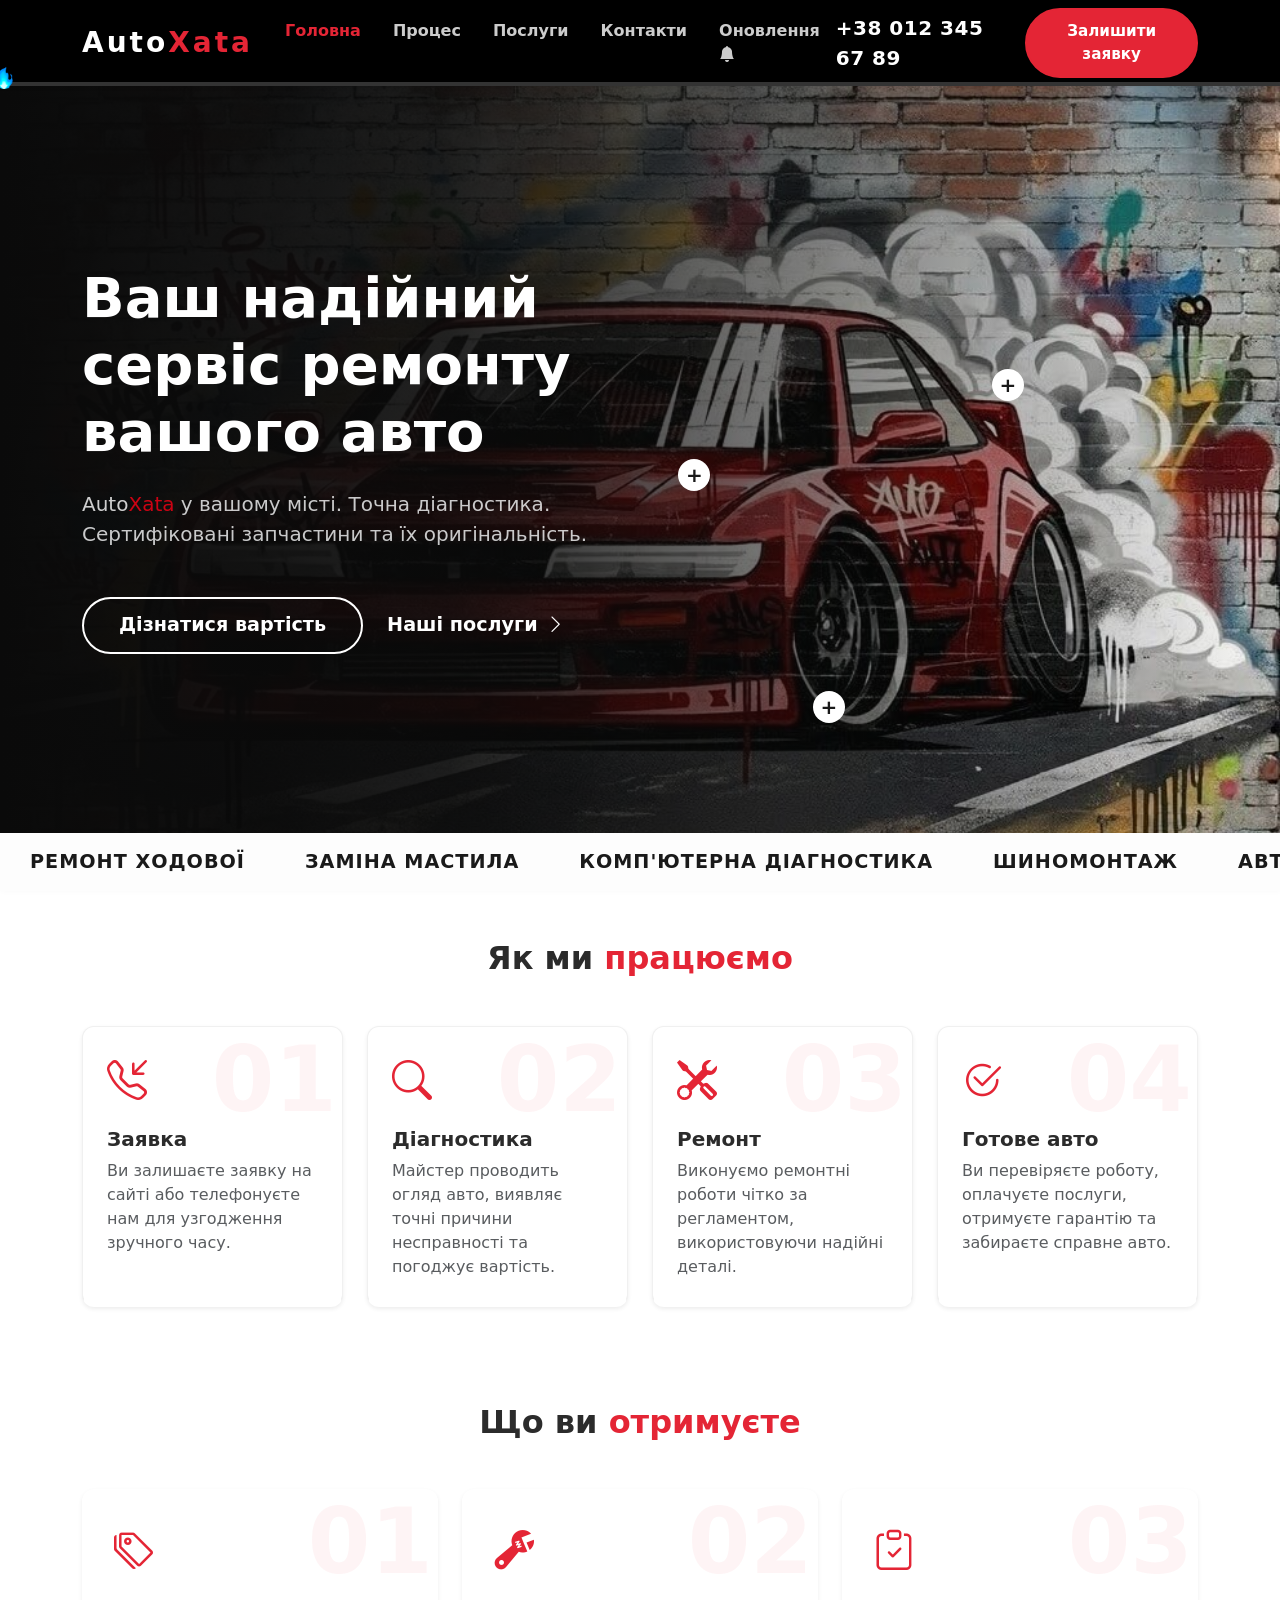
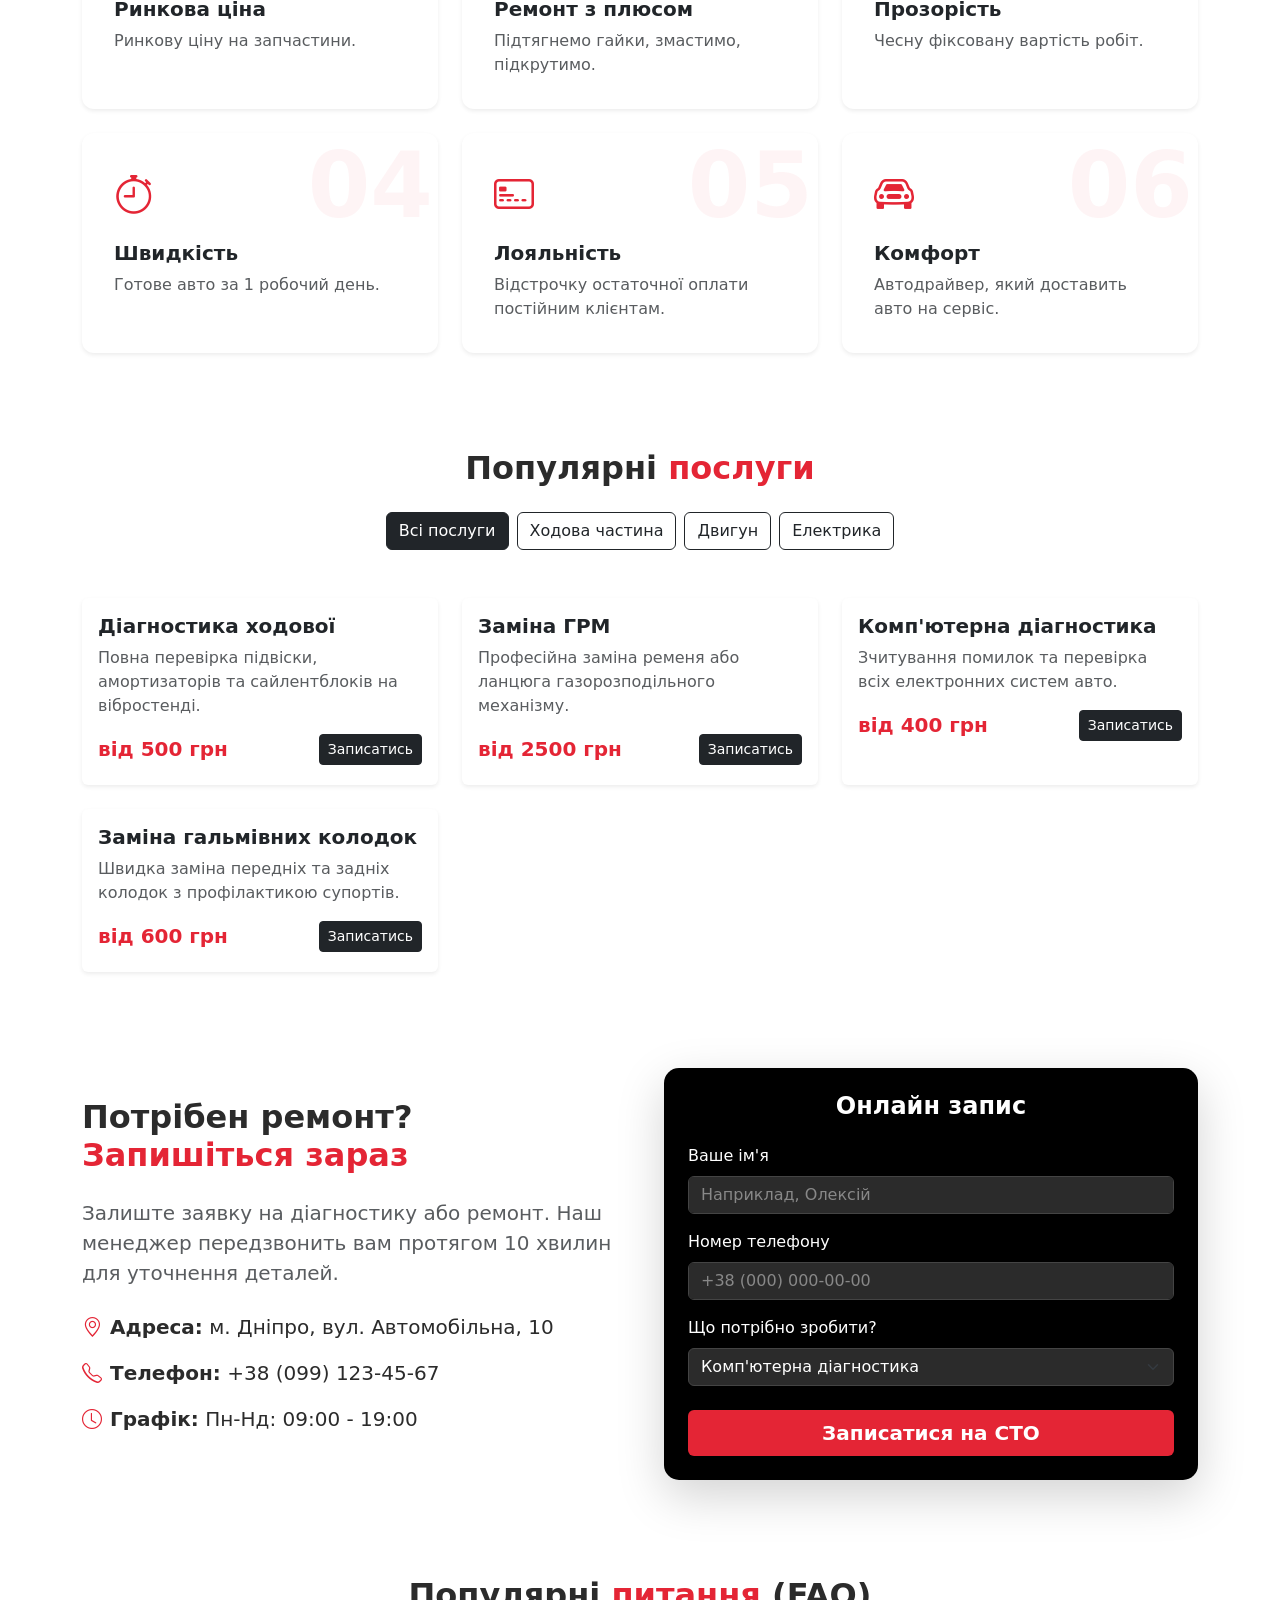
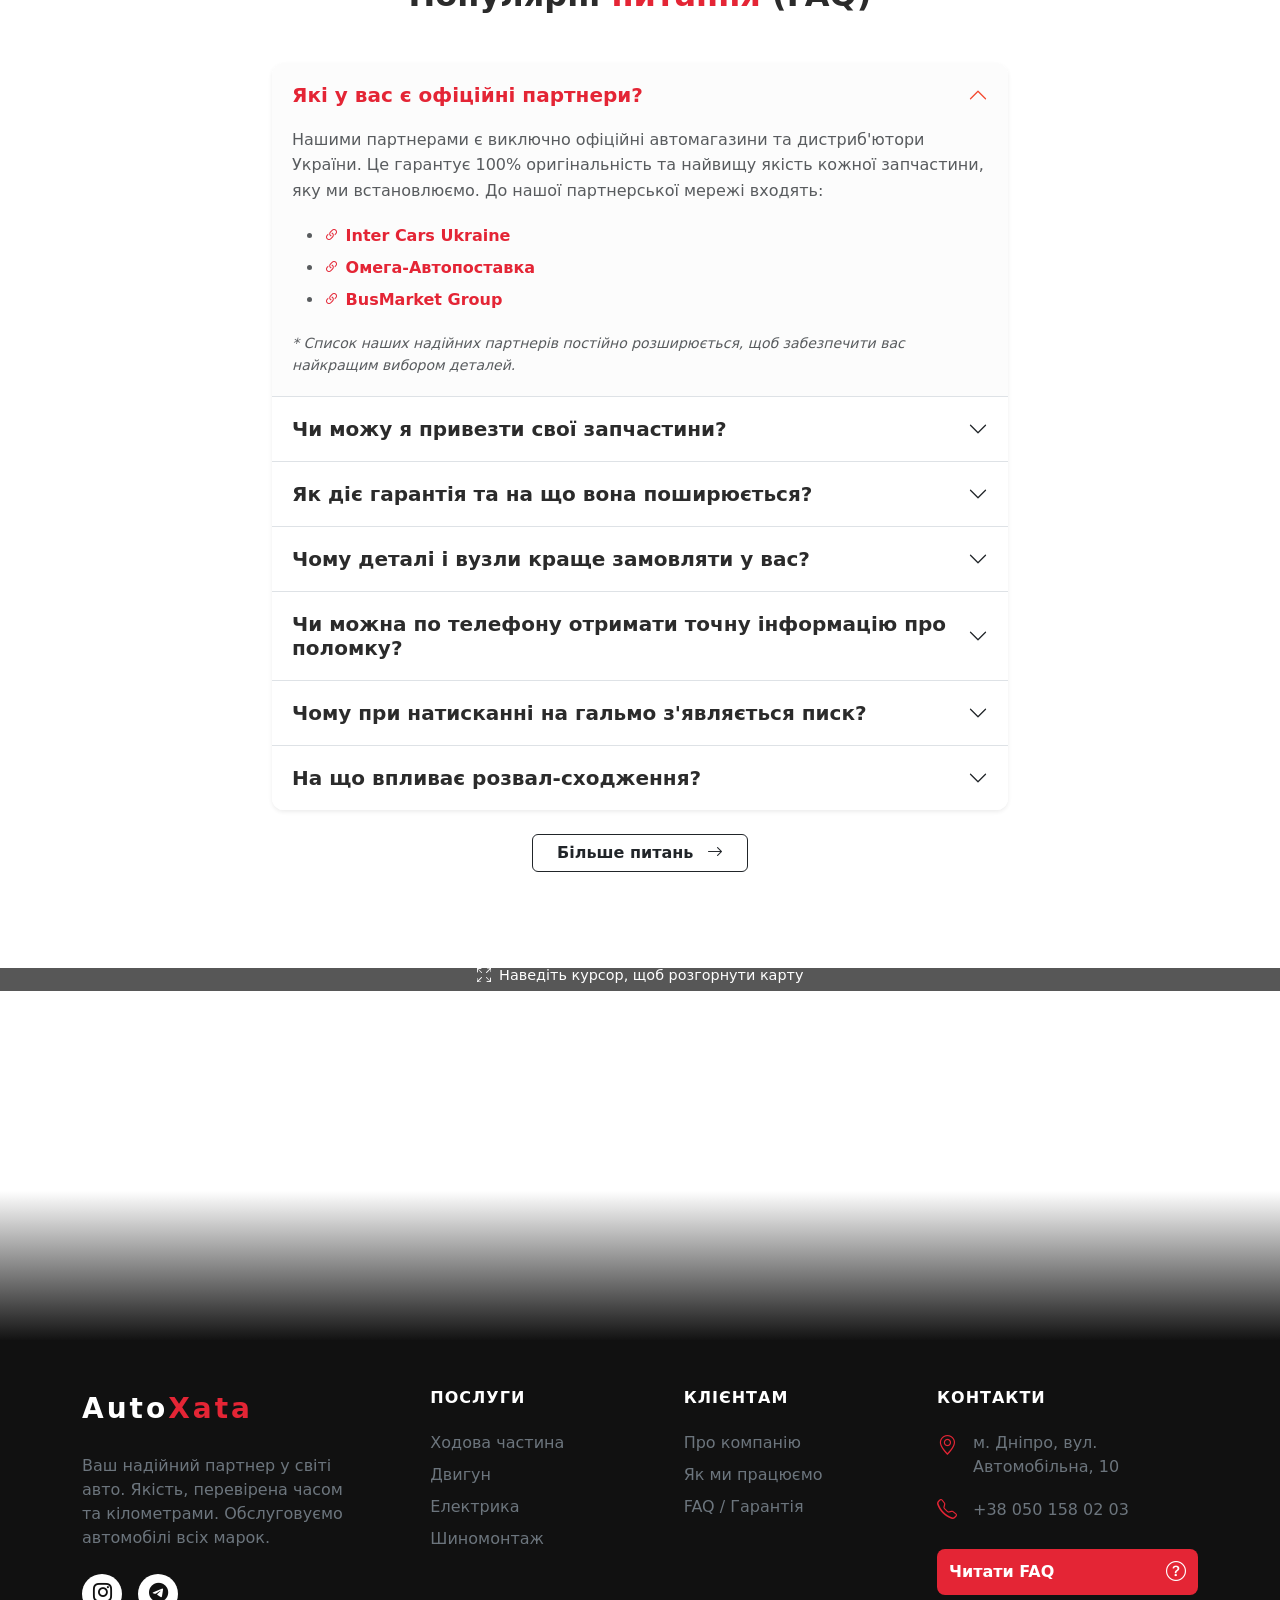
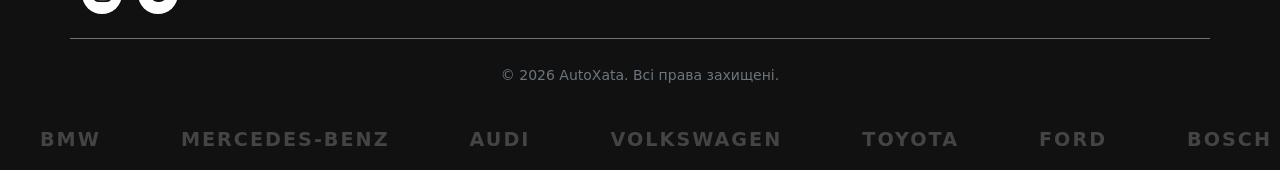
==== commit d6cd0482: "commit 30-03-26" ====
--- a/index.html
+++ b/index.html
@@ -6,6 +6,7 @@
     <title>AutoXata</title>
     <link rel="stylesheet" href="https://cdn.jsdelivr.net/npm/bootstrap-icons@1.11.3/font/bootstrap-icons.min.css">
     <link href="https://cdn.jsdelivr.net/npm/bootstrap@5.3.8/dist/css/bootstrap.min.css" rel="stylesheet" integrity="sha384-sRIl4kxILFvY47J16cr9ZwB07vP4J8+LH7qKQnuqkuIAvNWLzeN8tE5YBujZqJLB" crossorigin="anonymous">
+    <link rel="icon" href="assets/img/carlogo.jpg" sizes="any"/>
     <link rel="stylesheet" href="css/style.css">
     <link rel="alternate" type="application/rss+xml" title="RSS Feed" href="rss.xml">
 </head>
@@ -22,10 +23,10 @@
             <div class="collapse navbar-collapse" id="navbarNav">
                 <ul class="navbar-nav mx-auto fs-6 fw-semibold">
                     <li class="nav-item"><a class="nav-link active px-3" href="#main">Головна</a></li>
+                    <li class="nav-item"><a class="nav-link px-3" href="#process">Процес</a></li>
                     <li class="nav-item"><a class="nav-link px-3" href="#services">Послуги</a></li>
-                    <li class="nav-item"><a class="nav-link px-3" href="#process">Процес</a></li>
-                    <li class="nav-item"><a class="nav-link px-3" href="#">Команда</a></li>
                     <li class="nav-item"><a class="nav-link px-3" href="#contacts">Контакти</a></li>
+                    <!--<li class="nav-item"><a class="nav-link px-3" href="#">Команда</a></li>-->
                     <li class="nav-item">
                         <a class="nav-link px-3" href="rss.xml">
                             Оновлення <i class="bi bi-bell-fill"></i> 
@@ -532,7 +533,7 @@
             <div class="row g-4 justify-content-between mb-4">
                 
                 <div class="col-lg-3 col-md-6">
-                    <a class="navbar-brand fw-bold fs-3 text-white text-decoration-none mb-3 d-inline-block" href="#">Auto<span class="text-accent">Xata</span></a>
+                    <a class="navbar-brand fw-bold fs-3 text-white text-decoration-none mb-3 d-inline-block" href="#main">Auto<span class="text-accent">Xata</span></a>
                     <p class="text-secondary mt-2 fs-6">
                         Ваш надійний партнер у світі авто. Якість, перевірена часом та кілометрами. Обслуговуємо автомобілі всіх марок.
                     </p>
@@ -559,7 +560,7 @@
                         <li class="mb-2"><a href="#" class="footer-link">Про компанію</a></li>
                         <li class="mb-2"><a href="#process" class="footer-link">Як ми працюємо</a></li>
                         <li class="mb-2"><a href="#guide" class="footer-link">FAQ / Гарантія</a></li>
-                        <li class="mb-2"><a href="#" class="footer-link">Команда</a></li>
+                        <!--<li class="mb-2"><a href="#" class="footer-link">Команда</a></li>-->
                     </ul>
                 </div>
 
